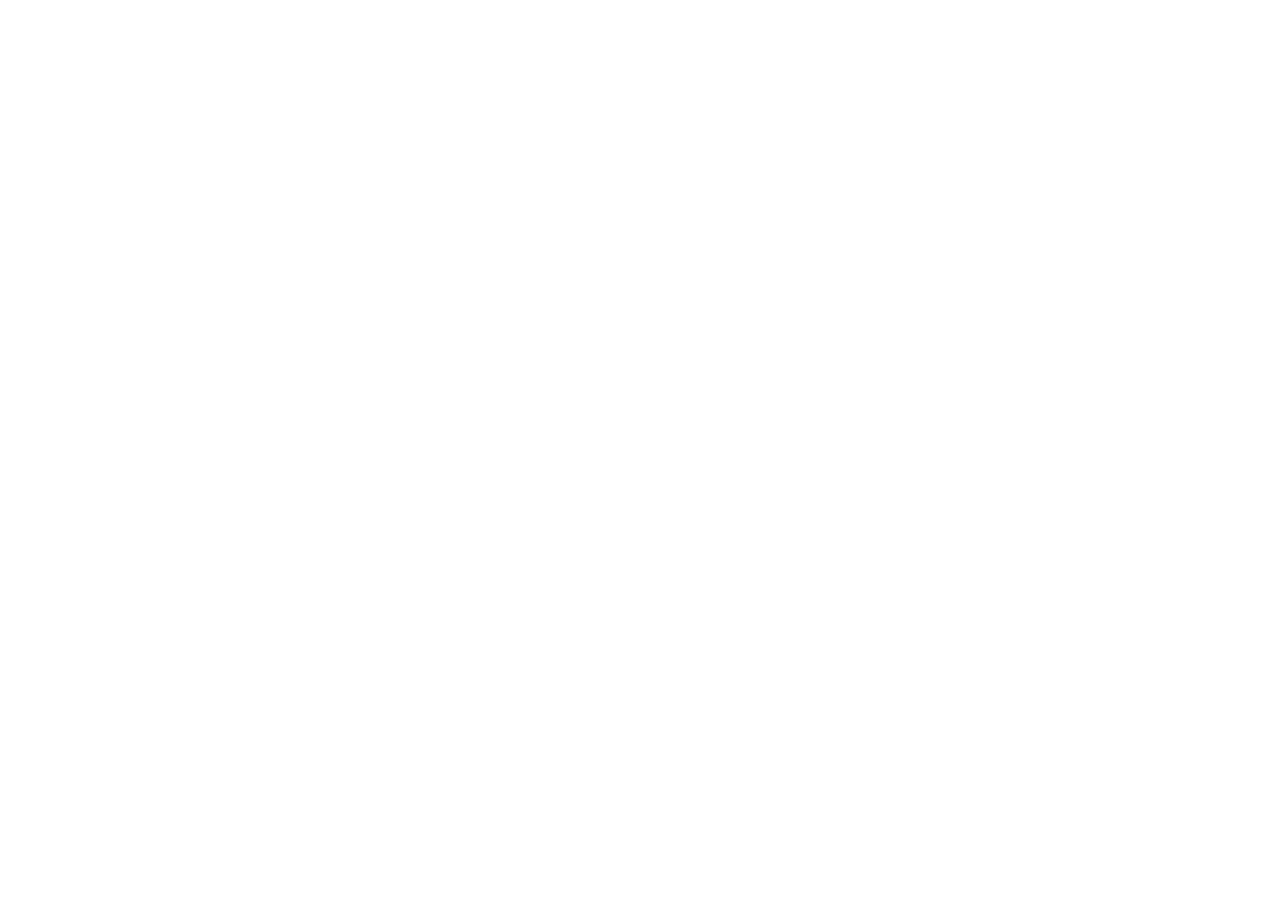
==== index.html @ c254ee92 "init初始化" ====
<!DOCTYPE html>
<html lang="en">

<head>
    <meta charset="UTF-8">
    <meta name="viewport" content="width=device-width, initial-scale=1.0">
    <title>Document</title>
</head>

<body>

</body>

</html>
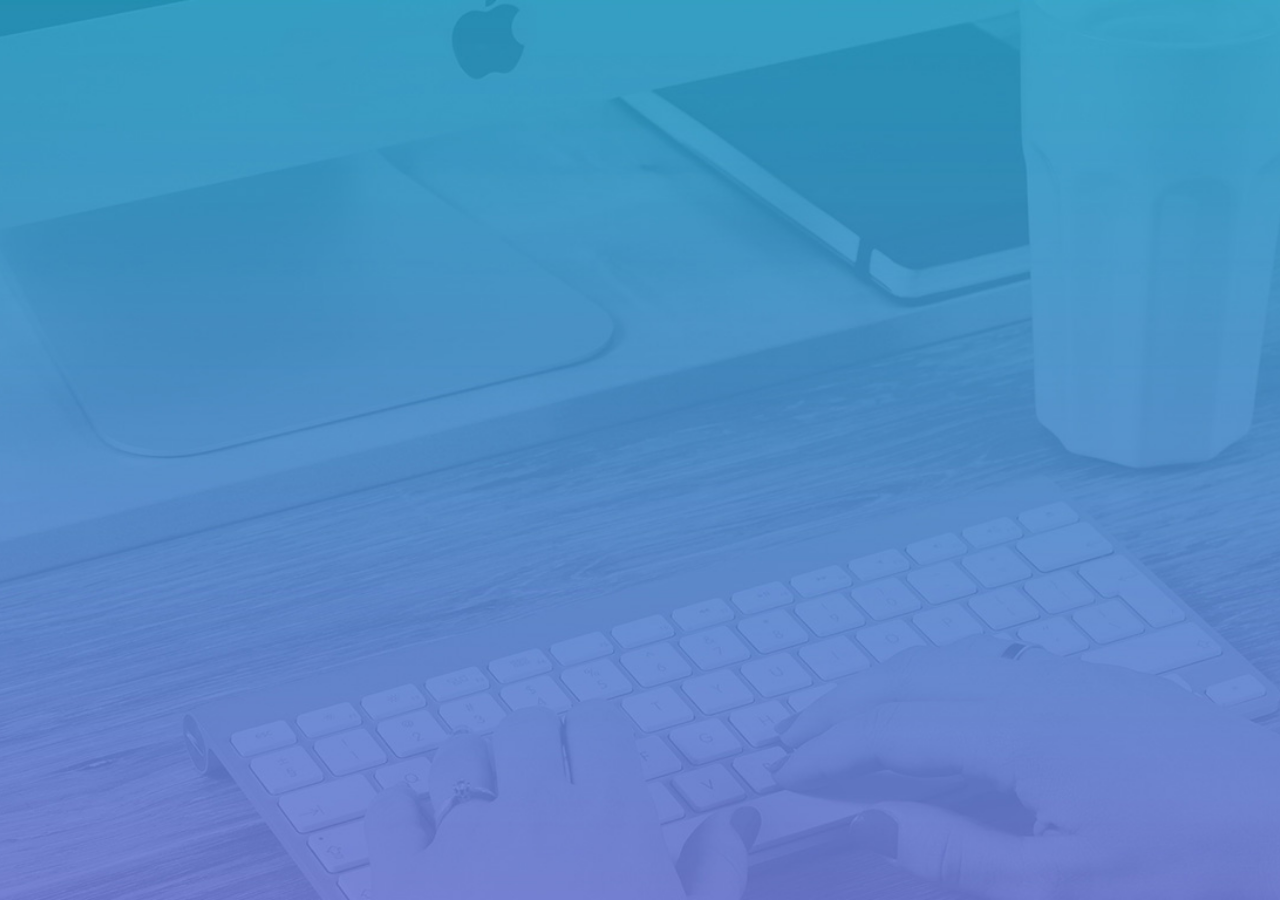
==== commit 3a298c3b: "完成登录和注册功能" ====
--- a/index.html
+++ b/index.html
@@ -5,6 +5,7 @@
     <meta charset="UTF-8">
     <meta name="viewport" content="width=device-width, initial-scale=1.0">
     <title>Document</title>
+    <link rel="stylesheet" href="./assets/css/login.css">
 </head>
 
 <body>
--- a/assets/css/login.css
+++ b/assets/css/login.css
@@ -0,0 +1,56 @@
+html,
+body {
+    margin: 0;
+    padding: 0;
+    width: 100%;
+    height: 100%;
+    background: url(../images/login_bg.jpg) no-repeat center;
+    background-size: cover;
+}
+
+.login {
+    width: 400px;
+    height: 310px;
+    background-color: #fff;
+    top: 50%;
+    left: 50%;
+    position: absolute;
+    transform: translate(-50%, -50%);
+    -webkit-transform: translate(-50%, -50%);
+    -moz-transform: translate(-50%, -50%);
+    -ms-transform: translate(-50%, -50%);
+    -o-transform: translate(-50%, -50%);
+}
+
+.title-img {
+    height: 60px;
+    background: url(../images/login_title.png) no-repeat center;
+}
+
+.rigester-box {
+    display: none;
+}
+
+.layui-form {
+    padding: 0 30px;
+}
+
+.links {
+    display: flex;
+    justify-content: flex-end;
+    font-size: 12px;
+}
+
+.layui-form-item {
+    position: relative;
+}
+
+.layui-icon {
+    position: absolute;
+    left: 10px;
+    top: 10px;
+}
+
+.layui-input {
+    padding-left: 35px !important;
+}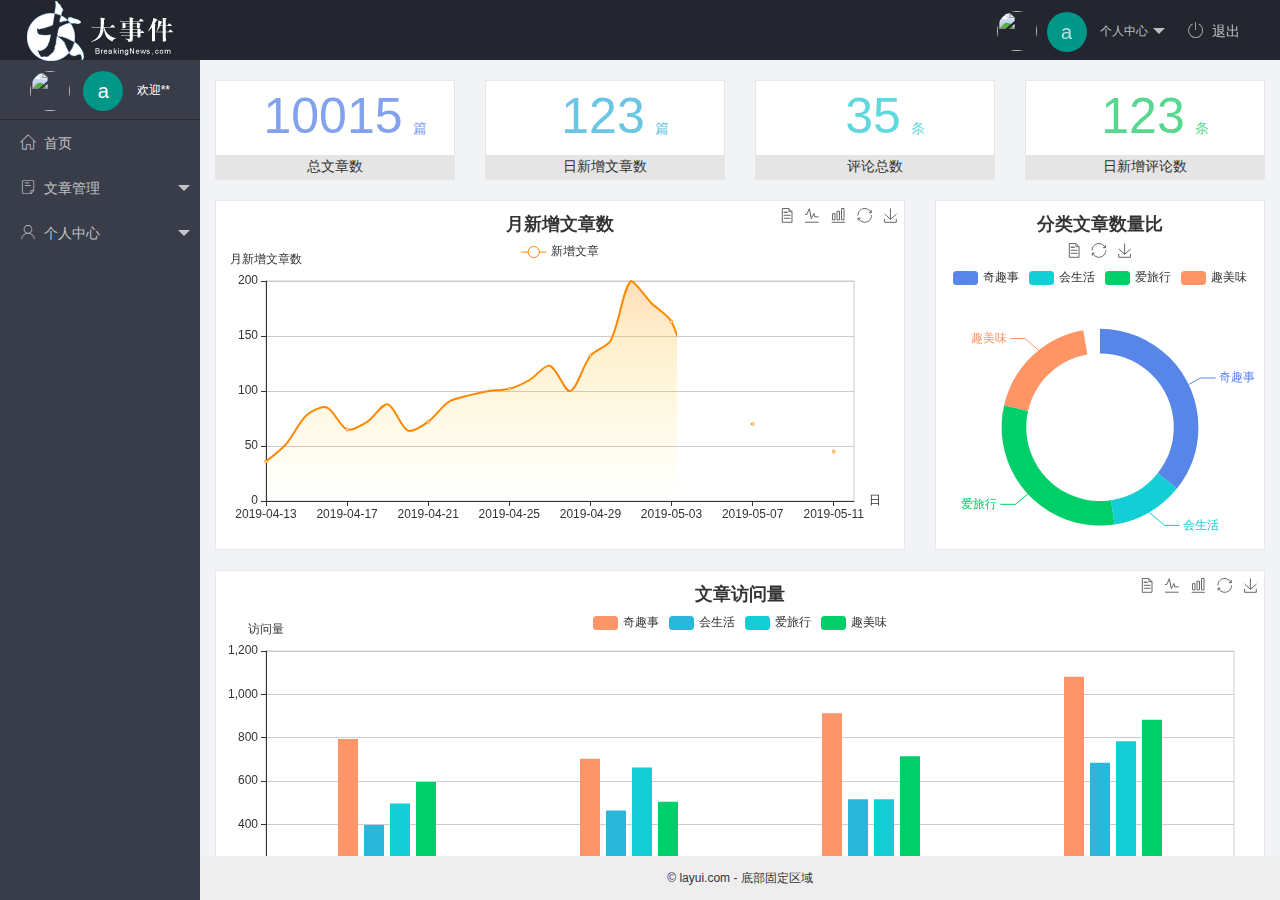
==== commit 5c5e1bc7: "完成主页登录退出功能开发" ====
--- a/index.html
+++ b/index.html
@@ -5,10 +5,98 @@
     <meta charset="UTF-8">
     <meta name="viewport" content="width=device-width, initial-scale=1.0">
     <title>Document</title>
-    <link rel="stylesheet" href="./assets/css/login.css">
+    <!-- <link rel="stylesheet" href="./assets/css/login.css"> -->
+    <link rel="stylesheet" href="./assets/lib/layui/css/layui.css">
+    <link rel="stylesheet" href="./assets/lib/bootstrap.css">
+    <link rel="stylesheet" href="./assets/css/index.css">
+    <!-- 引入图标 -->
+    <link rel="stylesheet" href="./assets/fonts/iconfont.css">
+    <script src="./assets/lib/echarts.min.js"></script>
+    <script src="./assets/lib/jquery.js"></script>
+
 </head>
 
-<body>
+<body class="layui-layout-body">
+    <div class="layui-layout layui-layout-admin">
+        <div class="layui-header">
+            <div class="layui-logo">
+                <img src="./assets/images/logo.png" alt="">
+            </div>
+            <!-- 头部区域（可配合layui已有的水平导航） -->
+            <ul class="layui-nav layui-layout-left">
+
+                <li class="layui-nav-item">
+
+                    <dl class="layui-nav-child">
+                        <dd><a href="">邮件管理</a></dd>
+                        <dd><a href="">消息管理</a></dd>
+                        <dd><a href="">授权管理</a></dd>
+                    </dl>
+                </li>
+            </ul>
+            <ul class="layui-nav layui-layout-right">
+                <li class="layui-nav-item">
+                    <a href="javascript:;" class="userinfo">
+                        <img src="http://t.cn/RCzsdCq" class="layui-nav-img"><span class="text-avator">a</span> 个人中心
+                    </a>
+                    <dl class="layui-nav-child">
+                        <dd><a href="">基本资料</a></dd>
+                        <dd><a href="">安全设置</a></dd>
+                        <dd><a href="">重置密码</a></dd>
+                    </dl>
+                </li>
+                <li class="layui-nav-item"><a href="javascript:;" id="btnExit"><span class="iconfont icon-tuichu"></span>退出</a></li>
+            </ul>
+        </div>
+
+        <div class="layui-side layui-bg-black">
+            <div class="layui-side-scroll">
+                <!-- 左侧导航区域（可配合layui已有的垂直导航） -->
+                <ul class="layui-nav layui-nav-tree" lay-shrink="all">
+                    <div href="javascript:;" class="userinfo">
+                        <img src="http://t.cn/RCzsdCq" class="layui-nav-img">
+                        <span class="text-avator">a</span>
+                        <span class="wellcome">欢迎**</span>
+                    </div>
+                    <li class="layui-nav-item "><a href="./home/dashboard.html" target="fm"><span class="iconfont icon-home"></span>首页</a></li>
+                    <li class="layui-nav-item ">
+                        <a class="" href="javascript:;"><span class="iconfont icon-16"></span>文章管理</a>
+                        <dl class="layui-nav-child">
+                            <dd><a href="javascript:;"><i class="layui-icon layui-icon-list"></i>  文章类别</a></dd>
+                            <dd><a href="javascript:;"><i class="layui-icon layui-icon-list"></i>  文章列表</a></dd>
+                            <dd><a href="javascript:;"><i class="layui-icon layui-icon-list"></i>  发布文章</a></dd>
+
+                        </dl>
+                    </li>
+                    <li class="layui-nav-item">
+                        <a href="javascript:;"><span class="iconfont icon-user"></span>个人中心</a>
+                        <dl class="layui-nav-child">
+                            <dd><a href="javascript:;"><i class="layui-icon layui-icon-set-fill"></i>  基本资料</a></dd>
+                            <dd><a href="javascript:;"><i class="layui-icon layui-icon-set-fill"></i>  安全设置</a></dd>
+                            <dd><a href="javascript:;"><i class="layui-icon layui-icon-set-fill"></i>  重置密码</a></dd>
+                        </dl>
+                    </li>
+
+
+                </ul>
+            </div>
+        </div>
+
+        <div class="layui-body">
+            <!-- 内容主体区域 -->
+            <!-- <div style="padding: 15px;">内容主体区域</div> -->
+            <iframe src="./home/dashboard.html" name="fm" frameborder="0"></iframe>
+        </div>
+
+        <div class="layui-footer">
+            <!-- 底部固定区域 -->
+            © layui.com - 底部固定区域
+        </div>
+    </div>
+    <script src="./assets/lib/layui/layui.all.js"></script>
+    <script src="./assets/js/baseAPI.js"></script>
+    <script src="./assets/js/index.js"></script>
+
 
 </body>
 
--- a/assets/lib/layui/css/layui.css
+++ b/assets/lib/layui/css/layui.css
@@ -0,0 +1,2 @@
+/** layui-v2.5.5 MIT License By https://www.layui.com */
+ .layui-inline,img{display:inline-block;vertical-align:middle}h1,h2,h3,h4,h5,h6{font-weight:400}.layui-edge,.layui-header,.layui-inline,.layui-main{position:relative}.layui-body,.layui-edge,.layui-elip{overflow:hidden}.layui-btn,.layui-edge,.layui-inline,img{vertical-align:middle}.layui-btn,.layui-disabled,.layui-icon,.layui-unselect{-moz-user-select:none;-webkit-user-select:none;-ms-user-select:none}.layui-elip,.layui-form-checkbox span,.layui-form-pane .layui-form-label{text-overflow:ellipsis;white-space:nowrap}.layui-breadcrumb,.layui-tree-btnGroup{visibility:hidden}blockquote,body,button,dd,div,dl,dt,form,h1,h2,h3,h4,h5,h6,input,li,ol,p,pre,td,textarea,th,ul{margin:0;padding:0;-webkit-tap-highlight-color:rgba(0,0,0,0)}a:active,a:hover{outline:0}img{border:none}li{list-style:none}table{border-collapse:collapse;border-spacing:0}h4,h5,h6{font-size:100%}button,input,optgroup,option,select,textarea{font-family:inherit;font-size:inherit;font-style:inherit;font-weight:inherit;outline:0}pre{white-space:pre-wrap;white-space:-moz-pre-wrap;white-space:-pre-wrap;white-space:-o-pre-wrap;word-wrap:break-word}body{line-height:24px;font:14px Helvetica Neue,Helvetica,PingFang SC,Tahoma,Arial,sans-serif}hr{height:1px;margin:10px 0;border:0;clear:both}a{color:#333;text-decoration:none}a:hover{color:#777}a cite{font-style:normal;*cursor:pointer}.layui-border-box,.layui-border-box *{box-sizing:border-box}.layui-box,.layui-box *{box-sizing:content-box}.layui-clear{clear:both;*zoom:1}.layui-clear:after{content:'\20';clear:both;*zoom:1;display:block;height:0}.layui-inline{*display:inline;*zoom:1}.layui-edge{display:inline-block;width:0;height:0;border-width:6px;border-style:dashed;border-color:transparent}.layui-edge-top{top:-4px;border-bottom-color:#999;border-bottom-style:solid}.layui-edge-right{border-left-color:#999;border-left-style:solid}.layui-edge-bottom{top:2px;border-top-color:#999;border-top-style:solid}.layui-edge-left{border-right-color:#999;border-right-style:solid}.layui-disabled,.layui-disabled:hover{color:#d2d2d2!important;cursor:not-allowed!important}.layui-circle{border-radius:100%}.layui-show{display:block!important}.layui-hide{display:none!important}@font-face{font-family:layui-icon;src:url(../font/iconfont.eot?v=250);src:url(../font/iconfont.eot?v=250#iefix) format('embedded-opentype'),url(../font/iconfont.woff2?v=250) format('woff2'),url(../font/iconfont.woff?v=250) format('woff'),url(../font/iconfont.ttf?v=250) format('truetype'),url(../font/iconfont.svg?v=250#layui-icon) format('svg')}.layui-icon{font-family:layui-icon!important;font-size:16px;font-style:normal;-webkit-font-smoothing:antialiased;-moz-osx-font-smoothing:grayscale}.layui-icon-reply-fill:before{content:"\e611"}.layui-icon-set-fill:before{content:"\e614"}.layui-icon-menu-fill:before{content:"\e60f"}.layui-icon-search:before{content:"\e615"}.layui-icon-share:before{content:"\e641"}.layui-icon-set-sm:before{content:"\e620"}.layui-icon-engine:before{content:"\e628"}.layui-icon-close:before{content:"\1006"}.layui-icon-close-fill:before{content:"\1007"}.layui-icon-chart-screen:before{content:"\e629"}.layui-icon-star:before{content:"\e600"}.layui-icon-circle-dot:before{content:"\e617"}.layui-icon-chat:before{content:"\e606"}.layui-icon-release:before{content:"\e609"}.layui-icon-list:before{content:"\e60a"}.layui-icon-chart:before{content:"\e62c"}.layui-icon-ok-circle:before{content:"\1005"}.layui-icon-layim-theme:before{content:"\e61b"}.layui-icon-table:before{content:"\e62d"}.layui-icon-right:before{content:"\e602"}.layui-icon-left:before{content:"\e603"}.layui-icon-cart-simple:before{content:"\e698"}.layui-icon-face-cry:before{content:"\e69c"}.layui-icon-face-smile:before{content:"\e6af"}.layui-icon-survey:before{content:"\e6b2"}.layui-icon-tree:before{content:"\e62e"}.layui-icon-upload-circle:before{content:"\e62f"}.layui-icon-add-circle:before{content:"\e61f"}.layui-icon-download-circle:before{content:"\e601"}.layui-icon-templeate-1:before{content:"\e630"}.layui-icon-util:before{content:"\e631"}.layui-icon-face-surprised:before{content:"\e664"}.layui-icon-edit:before{content:"\e642"}.layui-icon-speaker:before{content:"\e645"}.layui-icon-down:before{content:"\e61a"}.layui-icon-file:before{content:"\e621"}.layui-icon-layouts:before{content:"\e632"}.layui-icon-rate-half:before{content:"\e6c9"}.layui-icon-add-circle-fine:before{content:"\e608"}.layui-icon-prev-circle:before{content:"\e633"}.layui-icon-read:before{content:"\e705"}.layui-icon-404:before{content:"\e61c"}.layui-icon-carousel:before{content:"\e634"}.layui-icon-help:before{content:"\e607"}.layui-icon-code-circle:before{content:"\e635"}.layui-icon-water:before{content:"\e636"}.layui-icon-username:before{content:"\e66f"}.layui-icon-find-fill:before{content:"\e670"}.layui-icon-about:before{content:"\e60b"}.layui-icon-location:before{content:"\e715"}.layui-icon-up:before{content:"\e619"}.layui-icon-pause:before{content:"\e651"}.layui-icon-date:before{content:"\e637"}.layui-icon-layim-uploadfile:before{content:"\e61d"}.layui-icon-delete:before{content:"\e640"}.layui-icon-play:before{content:"\e652"}.layui-icon-top:before{content:"\e604"}.layui-icon-friends:before{content:"\e612"}.layui-icon-refresh-3:before{content:"\e9aa"}.layui-icon-ok:before{content:"\e605"}.layui-icon-layer:before{content:"\e638"}.layui-icon-face-smile-fine:before{content:"\e60c"}.layui-icon-dollar:before{content:"\e659"}.layui-icon-group:before{content:"\e613"}.layui-icon-layim-download:before{content:"\e61e"}.layui-icon-picture-fine:before{content:"\e60d"}.layui-icon-link:before{content:"\e64c"}.layui-icon-diamond:before{content:"\e735"}.layui-icon-log:before{content:"\e60e"}.layui-icon-rate-solid:before{content:"\e67a"}.layui-icon-fonts-del:before{content:"\e64f"}.layui-icon-unlink:before{content:"\e64d"}.layui-icon-fonts-clear:before{content:"\e639"}.layui-icon-triangle-r:before{content:"\e623"}.layui-icon-circle:before{content:"\e63f"}.layui-icon-radio:before{content:"\e643"}.layui-icon-align-center:before{content:"\e647"}.layui-icon-align-right:before{content:"\e648"}.layui-icon-align-left:before{content:"\e649"}.layui-icon-loading-1:before{content:"\e63e"}.layui-icon-return:before{content:"\e65c"}.layui-icon-fonts-strong:before{content:"\e62b"}.layui-icon-upload:before{content:"\e67c"}.layui-icon-dialogue:before{content:"\e63a"}.layui-icon-video:before{content:"\e6ed"}.layui-icon-headset:before{content:"\e6fc"}.layui-icon-cellphone-fine:before{content:"\e63b"}.layui-icon-add-1:before{content:"\e654"}.layui-icon-face-smile-b:before{content:"\e650"}.layui-icon-fonts-html:before{content:"\e64b"}.layui-icon-form:before{content:"\e63c"}.layui-icon-cart:before{content:"\e657"}.layui-icon-camera-fill:before{content:"\e65d"}.layui-icon-tabs:before{content:"\e62a"}.layui-icon-fonts-code:before{content:"\e64e"}.layui-icon-fire:before{content:"\e756"}.layui-icon-set:before{content:"\e716"}.layui-icon-fonts-u:before{content:"\e646"}.layui-icon-triangle-d:before{content:"\e625"}.layui-icon-tips:before{content:"\e702"}.layui-icon-picture:before{content:"\e64a"}.layui-icon-more-vertical:before{content:"\e671"}.layui-icon-flag:before{content:"\e66c"}.layui-icon-loading:before{content:"\e63d"}.layui-icon-fonts-i:before{content:"\e644"}.layui-icon-refresh-1:before{content:"\e666"}.layui-icon-rmb:before{content:"\e65e"}.layui-icon-home:before{content:"\e68e"}.layui-icon-user:before{content:"\e770"}.layui-icon-notice:before{content:"\e667"}.layui-icon-login-weibo:before{content:"\e675"}.layui-icon-voice:before{content:"\e688"}.layui-icon-upload-drag:before{content:"\e681"}.layui-icon-login-qq:before{content:"\e676"}.layui-icon-snowflake:before{content:"\e6b1"}.layui-icon-file-b:before{content:"\e655"}.layui-icon-template:before{content:"\e663"}.layui-icon-auz:before{content:"\e672"}.layui-icon-console:before{content:"\e665"}.layui-icon-app:before{content:"\e653"}.layui-icon-prev:before{content:"\e65a"}.layui-icon-website:before{content:"\e7ae"}.layui-icon-next:before{content:"\e65b"}.layui-icon-component:before{content:"\e857"}.layui-icon-more:before{content:"\e65f"}.layui-icon-login-wechat:before{content:"\e677"}.layui-icon-shrink-right:before{content:"\e668"}.layui-icon-spread-left:before{content:"\e66b"}.layui-icon-camera:before{content:"\e660"}.layui-icon-note:before{content:"\e66e"}.layui-icon-refresh:before{content:"\e669"}.layui-icon-female:before{content:"\e661"}.layui-icon-male:before{content:"\e662"}.layui-icon-password:before{content:"\e673"}.layui-icon-senior:before{content:"\e674"}.layui-icon-theme:before{content:"\e66a"}.layui-icon-tread:before{content:"\e6c5"}.layui-icon-praise:before{content:"\e6c6"}.layui-icon-star-fill:before{content:"\e658"}.layui-icon-rate:before{content:"\e67b"}.layui-icon-template-1:before{content:"\e656"}.layui-icon-vercode:before{content:"\e679"}.layui-icon-cellphone:before{content:"\e678"}.layui-icon-screen-full:before{content:"\e622"}.layui-icon-screen-restore:before{content:"\e758"}.layui-icon-cols:before{content:"\e610"}.layui-icon-export:before{content:"\e67d"}.layui-icon-print:before{content:"\e66d"}.layui-icon-slider:before{content:"\e714"}.layui-icon-addition:before{content:"\e624"}.layui-icon-subtraction:before{content:"\e67e"}.layui-icon-service:before{content:"\e626"}.layui-icon-transfer:before{content:"\e691"}.layui-main{width:1140px;margin:0 auto}.layui-header{z-index:1000;height:60px}.layui-header a:hover{transition:all .5s;-webkit-transition:all .5s}.layui-side{position:fixed;left:0;top:0;bottom:0;z-index:999;width:200px;overflow-x:hidden}.layui-side-scroll{position:relative;width:220px;height:100%;overflow-x:hidden}.layui-body{position:absolute;left:200px;right:0;top:0;bottom:0;z-index:998;width:auto;overflow-y:auto;box-sizing:border-box}.layui-layout-body{overflow:hidden}.layui-layout-admin .layui-header{background-color:#23262E}.layui-layout-admin .layui-side{top:60px;width:200px;overflow-x:hidden}.layui-layout-admin .layui-body{position:fixed;top:60px;bottom:44px}.layui-layout-admin .layui-main{width:auto;margin:0 15px}.layui-layout-admin .layui-footer{position:fixed;left:200px;right:0;bottom:0;height:44px;line-height:44px;padding:0 15px;background-color:#eee}.layui-layout-admin .layui-logo{position:absolute;left:0;top:0;width:200px;height:100%;line-height:60px;text-align:center;color:#009688;font-size:16px}.layui-layout-admin .layui-header .layui-nav{background:0 0}.layui-layout-left{position:absolute!important;left:200px;top:0}.layui-layout-right{position:absolute!important;right:0;top:0}.layui-container{position:relative;margin:0 auto;padding:0 15px;box-sizing:border-box}.layui-fluid{position:relative;margin:0 auto;padding:0 15px}.layui-row:after,.layui-row:before{content:'';display:block;clear:both}.layui-col-lg1,.layui-col-lg10,.layui-col-lg11,.layui-col-lg12,.layui-col-lg2,.layui-col-lg3,.layui-col-lg4,.layui-col-lg5,.layui-col-lg6,.layui-col-lg7,.layui-col-lg8,.layui-col-lg9,.layui-col-md1,.layui-col-md10,.layui-col-md11,.layui-col-md12,.layui-col-md2,.layui-col-md3,.layui-col-md4,.layui-col-md5,.layui-col-md6,.layui-col-md7,.layui-col-md8,.layui-col-md9,.layui-col-sm1,.layui-col-sm10,.layui-col-sm11,.layui-col-sm12,.layui-col-sm2,.layui-col-sm3,.layui-col-sm4,.layui-col-sm5,.layui-col-sm6,.layui-col-sm7,.layui-col-sm8,.layui-col-sm9,.layui-col-xs1,.layui-col-xs10,.layui-col-xs11,.layui-col-xs12,.layui-col-xs2,.layui-col-xs3,.layui-col-xs4,.layui-col-xs5,.layui-col-xs6,.layui-col-xs7,.layui-col-xs8,.layui-col-xs9{position:relative;display:block;box-sizing:border-box}.layui-col-xs1,.layui-col-xs10,.layui-col-xs11,.layui-col-xs12,.layui-col-xs2,.layui-col-xs3,.layui-col-xs4,.layui-col-xs5,.layui-col-xs6,.layui-col-xs7,.layui-col-xs8,.layui-col-xs9{float:left}.layui-col-xs1{width:8.33333333%}.layui-col-xs2{width:16.66666667%}.layui-col-xs3{width:25%}.layui-col-xs4{width:33.33333333%}.layui-col-xs5{width:41.66666667%}.layui-col-xs6{width:50%}.layui-col-xs7{width:58.33333333%}.layui-col-xs8{width:66.66666667%}.layui-col-xs9{width:75%}.layui-col-xs10{width:83.33333333%}.layui-col-xs11{width:91.66666667%}.layui-col-xs12{width:100%}.layui-col-xs-offset1{margin-left:8.33333333%}.layui-col-xs-offset2{margin-left:16.66666667%}.layui-col-xs-offset3{margin-left:25%}.layui-col-xs-offset4{margin-left:33.33333333%}.layui-col-xs-offset5{margin-left:41.66666667%}.layui-col-xs-offset6{margin-left:50%}.layui-col-xs-offset7{margin-left:58.33333333%}.layui-col-xs-offset8{margin-left:66.66666667%}.layui-col-xs-offset9{margin-left:75%}.layui-col-xs-offset10{margin-left:83.33333333%}.layui-col-xs-offset11{margin-left:91.66666667%}.layui-col-xs-offset12{margin-left:100%}@media screen and (max-width:768px){.layui-hide-xs{display:none!important}.layui-show-xs-block{display:block!important}.layui-show-xs-inline{display:inline!important}.layui-show-xs-inline-block{display:inline-block!important}}@media screen and (min-width:768px){.layui-container{width:750px}.layui-hide-sm{display:none!important}.layui-show-sm-block{display:block!important}.layui-show-sm-inline{display:inline!important}.layui-show-sm-inline-block{display:inline-block!important}.layui-col-sm1,.layui-col-sm10,.layui-col-sm11,.layui-col-sm12,.layui-col-sm2,.layui-col-sm3,.layui-col-sm4,.layui-col-sm5,.layui-col-sm6,.layui-col-sm7,.layui-col-sm8,.layui-col-sm9{float:left}.layui-col-sm1{width:8.33333333%}.layui-col-sm2{width:16.66666667%}.layui-col-sm3{width:25%}.layui-col-sm4{width:33.33333333%}.layui-col-sm5{width:41.66666667%}.layui-col-sm6{width:50%}.layui-col-sm7{width:58.33333333%}.layui-col-sm8{width:66.66666667%}.layui-col-sm9{width:75%}.layui-col-sm10{width:83.33333333%}.layui-col-sm11{width:91.66666667%}.layui-col-sm12{width:100%}.layui-col-sm-offset1{margin-left:8.33333333%}.layui-col-sm-offset2{margin-left:16.66666667%}.layui-col-sm-offset3{margin-left:25%}.layui-col-sm-offset4{margin-left:33.33333333%}.layui-col-sm-offset5{margin-left:41.66666667%}.layui-col-sm-offset6{margin-left:50%}.layui-col-sm-offset7{margin-left:58.33333333%}.layui-col-sm-offset8{margin-left:66.66666667%}.layui-col-sm-offset9{margin-left:75%}.layui-col-sm-offset10{margin-left:83.33333333%}.layui-col-sm-offset11{margin-left:91.66666667%}.layui-col-sm-offset12{margin-left:100%}}@media screen and (min-width:992px){.layui-container{width:970px}.layui-hide-md{display:none!important}.layui-show-md-block{display:block!important}.layui-show-md-inline{display:inline!important}.layui-show-md-inline-block{display:inline-block!important}.layui-col-md1,.layui-col-md10,.layui-col-md11,.layui-col-md12,.layui-col-md2,.layui-col-md3,.layui-col-md4,.layui-col-md5,.layui-col-md6,.layui-col-md7,.layui-col-md8,.layui-col-md9{float:left}.layui-col-md1{width:8.33333333%}.layui-col-md2{width:16.66666667%}.layui-col-md3{width:25%}.layui-col-md4{width:33.33333333%}.layui-col-md5{width:41.66666667%}.layui-col-md6{width:50%}.layui-col-md7{width:58.33333333%}.layui-col-md8{width:66.66666667%}.layui-col-md9{width:75%}.layui-col-md10{width:83.33333333%}.layui-col-md11{width:91.66666667%}.layui-col-md12{width:100%}.layui-col-md-offset1{margin-left:8.33333333%}.layui-col-md-offset2{margin-left:16.66666667%}.layui-col-md-offset3{margin-left:25%}.layui-col-md-offset4{margin-left:33.33333333%}.layui-col-md-offset5{margin-left:41.66666667%}.layui-col-md-offset6{margin-left:50%}.layui-col-md-offset7{margin-left:58.33333333%}.layui-col-md-offset8{margin-left:66.66666667%}.layui-col-md-offset9{margin-left:75%}.layui-col-md-offset10{margin-left:83.33333333%}.layui-col-md-offset11{margin-left:91.66666667%}.layui-col-md-offset12{margin-left:100%}}@media screen and (min-width:1200px){.layui-container{width:1170px}.layui-hide-lg{display:none!important}.layui-show-lg-block{display:block!important}.layui-show-lg-inline{display:inline!important}.layui-show-lg-inline-block{display:inline-block!important}.layui-col-lg1,.layui-col-lg10,.layui-col-lg11,.layui-col-lg12,.layui-col-lg2,.layui-col-lg3,.layui-col-lg4,.layui-col-lg5,.layui-col-lg6,.layui-col-lg7,.layui-col-lg8,.layui-col-lg9{float:left}.layui-col-lg1{width:8.33333333%}.layui-col-lg2{width:16.66666667%}.layui-col-lg3{width:25%}.layui-col-lg4{width:33.33333333%}.layui-col-lg5{width:41.66666667%}.layui-col-lg6{width:50%}.layui-col-lg7{width:58.33333333%}.layui-col-lg8{width:66.66666667%}.layui-col-lg9{width:75%}.layui-col-lg10{width:83.33333333%}.layui-col-lg11{width:91.66666667%}.layui-col-lg12{width:100%}.layui-col-lg-offset1{margin-left:8.33333333%}.layui-col-lg-offset2{margin-left:16.66666667%}.layui-col-lg-offset3{margin-left:25%}.layui-col-lg-offset4{margin-left:33.33333333%}.layui-col-lg-offset5{margin-left:41.66666667%}.layui-col-lg-offset6{margin-left:50%}.layui-col-lg-offset7{margin-left:58.33333333%}.layui-col-lg-offset8{margin-left:66.66666667%}.layui-col-lg-offset9{margin-left:75%}.layui-col-lg-offset10{margin-left:83.33333333%}.layui-col-lg-offset11{margin-left:91.66666667%}.layui-col-lg-offset12{margin-left:100%}}.layui-col-space1{margin:-.5px}.layui-col-space1>*{padding:.5px}.layui-col-space3{margin:-1.5px}.layui-col-space3>*{padding:1.5px}.layui-col-space5{margin:-2.5px}.layui-col-space5>*{padding:2.5px}.layui-col-space8{margin:-3.5px}.layui-col-space8>*{padding:3.5px}.layui-col-space10{margin:-5px}.layui-col-space10>*{padding:5px}.layui-col-space12{margin:-6px}.layui-col-space12>*{padding:6px}.layui-col-space15{margin:-7.5px}.layui-col-space15>*{padding:7.5px}.layui-col-space18{margin:-9px}.layui-col-space18>*{padding:9px}.layui-col-space20{margin:-10px}.layui-col-space20>*{padding:10px}.layui-col-space22{margin:-11px}.layui-col-space22>*{padding:11px}.layui-col-space25{margin:-12.5px}.layui-col-space25>*{padding:12.5px}.layui-col-space30{margin:-15px}.layui-col-space30>*{padding:15px}.layui-btn,.layui-input,.layui-select,.layui-textarea,.layui-upload-button{outline:0;-webkit-appearance:none;transition:all .3s;-webkit-transition:all .3s;box-sizing:border-box}.layui-elem-quote{margin-bottom:10px;padding:15px;line-height:22px;border-left:5px solid #009688;border-radius:0 2px 2px 0;background-color:#f2f2f2}.layui-quote-nm{border-style:solid;border-width:1px 1px 1px 5px;background:0 0}.layui-elem-field{margin-bottom:10px;padding:0;border-width:1px;border-style:solid}.layui-elem-field legend{margin-left:20px;padding:0 10px;font-size:20px;font-weight:300}.layui-field-title{margin:10px 0 20px;border-width:1px 0 0}.layui-field-box{padding:10px 15px}.layui-field-title .layui-field-box{padding:10px 0}.layui-progress{position:relative;height:6px;border-radius:20px;background-color:#e2e2e2}.layui-progress-bar{position:absolute;left:0;top:0;width:0;max-width:100%;height:6px;border-radius:20px;text-align:right;background-color:#5FB878;transition:all .3s;-webkit-transition:all .3s}.layui-progress-big,.layui-progress-big .layui-progress-bar{height:18px;line-height:18px}.layui-progress-text{position:relative;top:-20px;line-height:18px;font-size:12px;color:#666}.layui-progress-big .layui-progress-text{position:static;padding:0 10px;color:#fff}.layui-collapse{border-width:1px;border-style:solid;border-radius:2px}.layui-colla-content,.layui-colla-item{border-top-width:1px;border-top-style:solid}.layui-colla-item:first-child{border-top:none}.layui-colla-title{position:relative;height:42px;line-height:42px;padding:0 15px 0 35px;color:#333;background-color:#f2f2f2;cursor:pointer;font-size:14px;overflow:hidden}.layui-colla-content{display:none;padding:10px 15px;line-height:22px;color:#666}.layui-colla-icon{position:absolute;left:15px;top:0;font-size:14px}.layui-card{margin-bottom:15px;border-radius:2px;background-color:#fff;box-shadow:0 1px 2px 0 rgba(0,0,0,.05)}.layui-card:last-child{margin-bottom:0}.layui-card-header{position:relative;height:42px;line-height:42px;padding:0 15px;border-bottom:1px solid #f6f6f6;color:#333;border-radius:2px 2px 0 0;font-size:14px}.layui-bg-black,.layui-bg-blue,.layui-bg-cyan,.layui-bg-green,.layui-bg-orange,.layui-bg-red{color:#fff!important}.layui-card-body{position:relative;padding:10px 15px;line-height:24px}.layui-card-body[pad15]{padding:15px}.layui-card-body[pad20]{padding:20px}.layui-card-body .layui-table{margin:5px 0}.layui-card .layui-tab{margin:0}.layui-panel-window{position:relative;padding:15px;border-radius:0;border-top:5px solid #E6E6E6;background-color:#fff}.layui-auxiliar-moving{position:fixed;left:0;right:0;top:0;bottom:0;width:100%;height:100%;background:0 0;z-index:9999999999}.layui-form-label,.layui-form-mid,.layui-form-select,.layui-input-block,.layui-input-inline,.layui-textarea{position:relative}.layui-bg-red{background-color:#FF5722!important}.layui-bg-orange{background-color:#FFB800!important}.layui-bg-green{background-color:#009688!important}.layui-bg-cyan{background-color:#2F4056!important}.layui-bg-blue{background-color:#1E9FFF!important}.layui-bg-black{background-color:#393D49!important}.layui-bg-gray{background-color:#eee!important;color:#666!important}.layui-badge-rim,.layui-colla-content,.layui-colla-item,.layui-collapse,.layui-elem-field,.layui-form-pane .layui-form-item[pane],.layui-form-pane .layui-form-label,.layui-input,.layui-layedit,.layui-layedit-tool,.layui-quote-nm,.layui-select,.layui-tab-bar,.layui-tab-card,.layui-tab-title,.layui-tab-title .layui-this:after,.layui-textarea{border-color:#e6e6e6}.layui-timeline-item:before,hr{background-color:#e6e6e6}.layui-text{line-height:22px;font-size:14px;color:#666}.layui-text h1,.layui-text h2,.layui-text h3{font-weight:500;color:#333}.layui-text h1{font-size:30px}.layui-text h2{font-size:24px}.layui-text h3{font-size:18px}.layui-text a:not(.layui-btn){color:#01AAED}.layui-text a:not(.layui-btn):hover{text-decoration:underline}.layui-text ul{padding:5px 0 5px 15px}.layui-text ul li{margin-top:5px;list-style-type:disc}.layui-text em,.layui-word-aux{color:#999!important;padding:0 5px!important}.layui-btn{display:inline-block;height:38px;line-height:38px;padding:0 18px;background-color:#009688;color:#fff;white-space:nowrap;text-align:center;font-size:14px;border:none;border-radius:2px;cursor:pointer}.layui-btn:hover{opacity:.8;filter:alpha(opacity=80);color:#fff}.layui-btn:active{opacity:1;filter:alpha(opacity=100)}.layui-btn+.layui-btn{margin-left:10px}.layui-btn-container{font-size:0}.layui-btn-container .layui-btn{margin-right:10px;margin-bottom:10px}.layui-btn-container .layui-btn+.layui-btn{margin-left:0}.layui-table .layui-btn-container .layui-btn{margin-bottom:9px}.layui-btn-radius{border-radius:100px}.layui-btn .layui-icon{margin-right:3px;font-size:18px;vertical-align:bottom;vertical-align:middle\9}.layui-btn-primary{border:1px solid #C9C9C9;background-color:#fff;color:#555}.layui-btn-primary:hover{border-color:#009688;color:#333}.layui-btn-normal{background-color:#1E9FFF}.layui-btn-warm{background-color:#FFB800}.layui-btn-danger{background-color:#FF5722}.layui-btn-checked{background-color:#5FB878}.layui-btn-disabled,.layui-btn-disabled:active,.layui-btn-disabled:hover{border:1px solid #e6e6e6;background-color:#FBFBFB;color:#C9C9C9;cursor:not-allowed;opacity:1}.layui-btn-lg{height:44px;line-height:44px;padding:0 25px;font-size:16px}.layui-btn-sm{height:30px;line-height:30px;padding:0 10px;font-size:12px}.layui-btn-sm i{font-size:16px!important}.layui-btn-xs{height:22px;line-height:22px;padding:0 5px;font-size:12px}.layui-btn-xs i{font-size:14px!important}.layui-btn-group{display:inline-block;vertical-align:middle;font-size:0}.layui-btn-group .layui-btn{margin-left:0!important;margin-right:0!important;border-left:1px solid rgba(255,255,255,.5);border-radius:0}.layui-btn-group .layui-btn-primary{border-left:none}.layui-btn-group .layui-btn-primary:hover{border-color:#C9C9C9;color:#009688}.layui-btn-group .layui-btn:first-child{border-left:none;border-radius:2px 0 0 2px}.layui-btn-group .layui-btn-primary:first-child{border-left:1px solid #c9c9c9}.layui-btn-group .layui-btn:last-child{border-radius:0 2px 2px 0}.layui-btn-group .layui-btn+.layui-btn{margin-left:0}.layui-btn-group+.layui-btn-group{margin-left:10px}.layui-btn-fluid{width:100%}.layui-input,.layui-select,.layui-textarea{height:38px;line-height:1.3;line-height:38px\9;border-width:1px;border-style:solid;background-color:#fff;border-radius:2px}.layui-input::-webkit-input-placeholder,.layui-select::-webkit-input-placeholder,.layui-textarea::-webkit-input-placeholder{line-height:1.3}.layui-input,.layui-textarea{display:block;width:100%;padding-left:10px}.layui-input:hover,.layui-textarea:hover{border-color:#D2D2D2!important}.layui-input:focus,.layui-textarea:focus{border-color:#C9C9C9!important}.layui-textarea{min-height:100px;height:auto;line-height:20px;padding:6px 10px;resize:vertical}.layui-select{padding:0 10px}.layui-form input[type=checkbox],.layui-form input[type=radio],.layui-form select{display:none}.layui-form [lay-ignore]{display:initial}.layui-form-item{margin-bottom:15px;clear:both;*zoom:1}.layui-form-item:after{content:'\20';clear:both;*zoom:1;display:block;height:0}.layui-form-label{float:left;display:block;padding:9px 15px;width:80px;font-weight:400;line-height:20px;text-align:right}.layui-form-label-col{display:block;float:none;padding:9px 0;line-height:20px;text-align:left}.layui-form-item .layui-inline{margin-bottom:5px;margin-right:10px}.layui-input-block{margin-left:110px;min-height:36px}.layui-input-inline{display:inline-block;vertical-align:middle}.layui-form-item .layui-input-inline{float:left;width:190px;margin-right:10px}.layui-form-text .layui-input-inline{width:auto}.layui-form-mid{float:left;display:block;padding:9px 0!important;line-height:20px;margin-right:10px}.layui-form-danger+.layui-form-select .layui-input,.layui-form-danger:focus{border-color:#FF5722!important}.layui-form-select .layui-input{padding-right:30px;cursor:pointer}.layui-form-select .layui-edge{position:absolute;right:10px;top:50%;margin-top:-3px;cursor:pointer;border-width:6px;border-top-color:#c2c2c2;border-top-style:solid;transition:all .3s;-webkit-transition:all .3s}.layui-form-select dl{display:none;position:absolute;left:0;top:42px;padding:5px 0;z-index:899;min-width:100%;border:1px solid #d2d2d2;max-height:300px;overflow-y:auto;background-color:#fff;border-radius:2px;box-shadow:0 2px 4px rgba(0,0,0,.12);box-sizing:border-box}.layui-form-select dl dd,.layui-form-select dl dt{padding:0 10px;line-height:36px;white-space:nowrap;overflow:hidden;text-overflow:ellipsis}.layui-form-select dl dt{font-size:12px;color:#999}.layui-form-select dl dd{cursor:pointer}.layui-form-select dl dd:hover{background-color:#f2f2f2;-webkit-transition:.5s all;transition:.5s all}.layui-form-select .layui-select-group dd{padding-left:20px}.layui-form-select dl dd.layui-select-tips{padding-left:10px!important;color:#999}.layui-form-select dl dd.layui-this{background-color:#5FB878;color:#fff}.layui-form-checkbox,.layui-form-select dl dd.layui-disabled{background-color:#fff}.layui-form-selected dl{display:block}.layui-form-checkbox,.layui-form-checkbox *,.layui-form-switch{display:inline-block;vertical-align:middle}.layui-form-selected .layui-edge{margin-top:-9px;-webkit-transform:rotate(180deg);transform:rotate(180deg);margin-top:-3px\9}:root .layui-form-selected .layui-edge{margin-top:-9px\0/IE9}.layui-form-selectup dl{top:auto;bottom:42px}.layui-select-none{margin:5px 0;text-align:center;color:#999}.layui-select-disabled .layui-disabled{border-color:#eee!important}.layui-select-disabled .layui-edge{border-top-color:#d2d2d2}.layui-form-checkbox{position:relative;height:30px;line-height:30px;margin-right:10px;padding-right:30px;cursor:pointer;font-size:0;-webkit-transition:.1s linear;transition:.1s linear;box-sizing:border-box}.layui-form-checkbox span{padding:0 10px;height:100%;font-size:14px;border-radius:2px 0 0 2px;background-color:#d2d2d2;color:#fff;overflow:hidden}.layui-form-checkbox:hover span{background-color:#c2c2c2}.layui-form-checkbox i{position:absolute;right:0;top:0;width:30px;height:28px;border:1px solid #d2d2d2;border-left:none;border-radius:0 2px 2px 0;color:#fff;font-size:20px;text-align:center}.layui-form-checkbox:hover i{border-color:#c2c2c2;color:#c2c2c2}.layui-form-checked,.layui-form-checked:hover{border-color:#5FB878}.layui-form-checked span,.layui-form-checked:hover span{background-color:#5FB878}.layui-form-checked i,.layui-form-checked:hover i{color:#5FB878}.layui-form-item .layui-form-checkbox{margin-top:4px}.layui-form-checkbox[lay-skin=primary]{height:auto!important;line-height:normal!important;min-width:18px;min-height:18px;border:none!important;margin-right:0;padding-left:28px;padding-right:0;background:0 0}.layui-form-checkbox[lay-skin=primary] span{padding-left:0;padding-right:15px;line-height:18px;background:0 0;color:#666}.layui-form-checkbox[lay-skin=primary] i{right:auto;left:0;width:16px;height:16px;line-height:16px;border:1px solid #d2d2d2;font-size:12px;border-radius:2px;background-color:#fff;-webkit-transition:.1s linear;transition:.1s linear}.layui-form-checkbox[lay-skin=primary]:hover i{border-color:#5FB878;color:#fff}.layui-form-checked[lay-skin=primary] i{border-color:#5FB878!important;background-color:#5FB878;color:#fff}.layui-checkbox-disbaled[lay-skin=primary] span{background:0 0!important;color:#c2c2c2}.layui-checkbox-disbaled[lay-skin=primary]:hover i{border-color:#d2d2d2}.layui-form-item .layui-form-checkbox[lay-skin=primary]{margin-top:10px}.layui-form-switch{position:relative;height:22px;line-height:22px;min-width:35px;padding:0 5px;margin-top:8px;border:1px solid #d2d2d2;border-radius:20px;cursor:pointer;background-color:#fff;-webkit-transition:.1s linear;transition:.1s linear}.layui-form-switch i{position:absolute;left:5px;top:3px;width:16px;height:16px;border-radius:20px;background-color:#d2d2d2;-webkit-transition:.1s linear;transition:.1s linear}.layui-form-switch em{position:relative;top:0;width:25px;margin-left:21px;padding:0!important;text-align:center!important;color:#999!important;font-style:normal!important;font-size:12px}.layui-form-onswitch{border-color:#5FB878;background-color:#5FB878}.layui-checkbox-disbaled,.layui-checkbox-disbaled i{border-color:#e2e2e2!important}.layui-form-onswitch i{left:100%;margin-left:-21px;background-color:#fff}.layui-form-onswitch em{margin-left:5px;margin-right:21px;color:#fff!important}.layui-checkbox-disbaled span{background-color:#e2e2e2!important}.layui-checkbox-disbaled:hover i{color:#fff!important}[lay-radio]{display:none}.layui-form-radio,.layui-form-radio *{display:inline-block;vertical-align:middle}.layui-form-radio{line-height:28px;margin:6px 10px 0 0;padding-right:10px;cursor:pointer;font-size:0}.layui-form-radio *{font-size:14px}.layui-form-radio>i{margin-right:8px;font-size:22px;color:#c2c2c2}.layui-form-radio>i:hover,.layui-form-radioed>i{color:#5FB878}.layui-radio-disbaled>i{color:#e2e2e2!important}.layui-form-pane .layui-form-label{width:110px;padding:8px 15px;height:38px;line-height:20px;border-width:1px;border-style:solid;border-radius:2px 0 0 2px;text-align:center;background-color:#FBFBFB;overflow:hidden;box-sizing:border-box}.layui-form-pane .layui-input-inline{margin-left:-1px}.layui-form-pane .layui-input-block{margin-left:110px;left:-1px}.layui-form-pane .layui-input{border-radius:0 2px 2px 0}.layui-form-pane .layui-form-text .layui-form-label{float:none;width:100%;border-radius:2px;box-sizing:border-box;text-align:left}.layui-form-pane .layui-form-text .layui-input-inline{display:block;margin:0;top:-1px;clear:both}.layui-form-pane .layui-form-text .layui-input-block{margin:0;left:0;top:-1px}.layui-form-pane .layui-form-text .layui-textarea{min-height:100px;border-radius:0 0 2px 2px}.layui-form-pane .layui-form-checkbox{margin:4px 0 4px 10px}.layui-form-pane .layui-form-radio,.layui-form-pane .layui-form-switch{margin-top:6px;margin-left:10px}.layui-form-pane .layui-form-item[pane]{position:relative;border-width:1px;border-style:solid}.layui-form-pane .layui-form-item[pane] .layui-form-label{position:absolute;left:0;top:0;height:100%;border-width:0 1px 0 0}.layui-form-pane .layui-form-item[pane] .layui-input-inline{margin-left:110px}@media screen and (max-width:450px){.layui-form-item .layui-form-label{text-overflow:ellipsis;overflow:hidden;white-space:nowrap}.layui-form-item .layui-inline{display:block;margin-right:0;margin-bottom:20px;clear:both}.layui-form-item .layui-inline:after{content:'\20';clear:both;display:block;height:0}.layui-form-item .layui-input-inline{display:block;float:none;left:-3px;width:auto;margin:0 0 10px 112px}.layui-form-item .layui-input-inline+.layui-form-mid{margin-left:110px;top:-5px;padding:0}.layui-form-item .layui-form-checkbox{margin-right:5px;margin-bottom:5px}}.layui-layedit{border-width:1px;border-style:solid;border-radius:2px}.layui-layedit-tool{padding:3px 5px;border-bottom-width:1px;border-bottom-style:solid;font-size:0}.layedit-tool-fixed{position:fixed;top:0;border-top:1px solid #e2e2e2}.layui-layedit-tool .layedit-tool-mid,.layui-layedit-tool .layui-icon{display:inline-block;vertical-align:middle;text-align:center;font-size:14px}.layui-layedit-tool .layui-icon{position:relative;width:32px;height:30px;line-height:30px;margin:3px 5px;color:#777;cursor:pointer;border-radius:2px}.layui-layedit-tool .layui-icon:hover{color:#393D49}.layui-layedit-tool .layui-icon:active{color:#000}.layui-layedit-tool .layedit-tool-active{background-color:#e2e2e2;color:#000}.layui-layedit-tool .layui-disabled,.layui-layedit-tool .layui-disabled:hover{color:#d2d2d2;cursor:not-allowed}.layui-layedit-tool .layedit-tool-mid{width:1px;height:18px;margin:0 10px;background-color:#d2d2d2}.layedit-tool-html{width:50px!important;font-size:30px!important}.layedit-tool-b,.layedit-tool-code,.layedit-tool-help{font-size:16px!important}.layedit-tool-d,.layedit-tool-face,.layedit-tool-image,.layedit-tool-unlink{font-size:18px!important}.layedit-tool-image input{position:absolute;font-size:0;left:0;top:0;width:100%;height:100%;opacity:.01;filter:Alpha(opacity=1);cursor:pointer}.layui-layedit-iframe iframe{display:block;width:100%}#LAY_layedit_code{overflow:hidden}.layui-laypage{display:inline-block;*display:inline;*zoom:1;vertical-align:middle;margin:10px 0;font-size:0}.layui-laypage>a:first-child,.layui-laypage>a:first-child em{border-radius:2px 0 0 2px}.layui-laypage>a:last-child,.layui-laypage>a:last-child em{border-radius:0 2px 2px 0}.layui-laypage>:first-child{margin-left:0!important}.layui-laypage>:last-child{margin-right:0!important}.layui-laypage a,.layui-laypage button,.layui-laypage input,.layui-laypage select,.layui-laypage span{border:1px solid #e2e2e2}.layui-laypage a,.layui-laypage span{display:inline-block;*display:inline;*zoom:1;vertical-align:middle;padding:0 15px;height:28px;line-height:28px;margin:0 -1px 5px 0;background-color:#fff;color:#333;font-size:12px}.layui-flow-more a *,.layui-laypage input,.layui-table-view select[lay-ignore]{display:inline-block}.layui-laypage a:hover{color:#009688}.layui-laypage em{font-style:normal}.layui-laypage .layui-laypage-spr{color:#999;font-weight:700}.layui-laypage a{text-decoration:none}.layui-laypage .layui-laypage-curr{position:relative}.layui-laypage .layui-laypage-curr em{position:relative;color:#fff}.layui-laypage .layui-laypage-curr .layui-laypage-em{position:absolute;left:-1px;top:-1px;padding:1px;width:100%;height:100%;background-color:#009688}.layui-laypage-em{border-radius:2px}.layui-laypage-next em,.layui-laypage-prev em{font-family:Sim sun;font-size:16px}.layui-laypage .layui-laypage-count,.layui-laypage .layui-laypage-limits,.layui-laypage .layui-laypage-refresh,.layui-laypage .layui-laypage-skip{margin-left:10px;margin-right:10px;padding:0;border:none}.layui-laypage .layui-laypage-limits,.layui-laypage .layui-laypage-refresh{vertical-align:top}.layui-laypage .layui-laypage-refresh i{font-size:18px;cursor:pointer}.layui-laypage select{height:22px;padding:3px;border-radius:2px;cursor:pointer}.layui-laypage .layui-laypage-skip{height:30px;line-height:30px;color:#999}.layui-laypage button,.layui-laypage input{height:30px;line-height:30px;border-radius:2px;vertical-align:top;background-color:#fff;box-sizing:border-box}.layui-laypage input{width:40px;margin:0 10px;padding:0 3px;text-align:center}.layui-laypage input:focus,.layui-laypage select:focus{border-color:#009688!important}.layui-laypage button{margin-left:10px;padding:0 10px;cursor:pointer}.layui-table,.layui-table-view{margin:10px 0}.layui-flow-more{margin:10px 0;text-align:center;color:#999;font-size:14px}.layui-flow-more a{height:32px;line-height:32px}.layui-flow-more a *{vertical-align:top}.layui-flow-more a cite{padding:0 20px;border-radius:3px;background-color:#eee;color:#333;font-style:normal}.layui-flow-more a cite:hover{opacity:.8}.layui-flow-more a i{font-size:30px;color:#737383}.layui-table{width:100%;background-color:#fff;color:#666}.layui-table tr{transition:all .3s;-webkit-transition:all .3s}.layui-table th{text-align:left;font-weight:400}.layui-table tbody tr:hover,.layui-table thead tr,.layui-table-click,.layui-table-header,.layui-table-hover,.layui-table-mend,.layui-table-patch,.layui-table-tool,.layui-table-total,.layui-table-total tr,.layui-table[lay-even] tr:nth-child(even){background-color:#f2f2f2}.layui-table td,.layui-table th,.layui-table-col-set,.layui-table-fixed-r,.layui-table-grid-down,.layui-table-header,.layui-table-page,.layui-table-tips-main,.layui-table-tool,.layui-table-total,.layui-table-view,.layui-table[lay-skin=line],.layui-table[lay-skin=row]{border-width:1px;border-style:solid;border-color:#e6e6e6}.layui-table td,.layui-table th{position:relative;padding:9px 15px;min-height:20px;line-height:20px;font-size:14px}.layui-table[lay-skin=line] td,.layui-table[lay-skin=line] th{border-width:0 0 1px}.layui-table[lay-skin=row] td,.layui-table[lay-skin=row] th{border-width:0 1px 0 0}.layui-table[lay-skin=nob] td,.layui-table[lay-skin=nob] th{border:none}.layui-table img{max-width:100px}.layui-table[lay-size=lg] td,.layui-table[lay-size=lg] th{padding:15px 30px}.layui-table-view .layui-table[lay-size=lg] .layui-table-cell{height:40px;line-height:40px}.layui-table[lay-size=sm] td,.layui-table[lay-size=sm] th{font-size:12px;padding:5px 10px}.layui-table-view .layui-table[lay-size=sm] .layui-table-cell{height:20px;line-height:20px}.layui-table[lay-data]{display:none}.layui-table-box{position:relative;overflow:hidden}.layui-table-view .layui-table{position:relative;width:auto;margin:0}.layui-table-view .layui-table[lay-skin=line]{border-width:0 1px 0 0}.layui-table-view .layui-table[lay-skin=row]{border-width:0 0 1px}.layui-table-view .layui-table td,.layui-table-view .layui-table th{padding:5px 0;border-top:none;border-left:none}.layui-table-view .layui-table th.layui-unselect .layui-table-cell span{cursor:pointer}.layui-table-view .layui-table td{cursor:default}.layui-table-view .layui-table td[data-edit=text]{cursor:text}.layui-table-view .layui-form-checkbox[lay-skin=primary] i{width:18px;height:18px}.layui-table-view .layui-form-radio{line-height:0;padding:0}.layui-table-view .layui-form-radio>i{margin:0;font-size:20px}.layui-table-init{position:absolute;left:0;top:0;width:100%;height:100%;text-align:center;z-index:110}.layui-table-init .layui-icon{position:absolute;left:50%;top:50%;margin:-15px 0 0 -15px;font-size:30px;color:#c2c2c2}.layui-table-header{border-width:0 0 1px;overflow:hidden}.layui-table-header .layui-table{margin-bottom:-1px}.layui-table-tool .layui-inline[lay-event]{position:relative;width:26px;height:26px;padding:5px;line-height:16px;margin-right:10px;text-align:center;color:#333;border:1px solid #ccc;cursor:pointer;-webkit-transition:.5s all;transition:.5s all}.layui-table-tool .layui-inline[lay-event]:hover{border:1px solid #999}.layui-table-tool-temp{padding-right:120px}.layui-table-tool-self{position:absolute;right:17px;top:10px}.layui-table-tool .layui-table-tool-self .layui-inline[lay-event]{margin:0 0 0 10px}.layui-table-tool-panel{position:absolute;top:29px;left:-1px;padding:5px 0;min-width:150px;min-height:40px;border:1px solid #d2d2d2;text-align:left;overflow-y:auto;background-color:#fff;box-shadow:0 2px 4px rgba(0,0,0,.12)}.layui-table-cell,.layui-table-tool-panel li{overflow:hidden;text-overflow:ellipsis;white-space:nowrap}.layui-table-tool-panel li{padding:0 10px;line-height:30px;-webkit-transition:.5s all;transition:.5s all}.layui-table-tool-panel li .layui-form-checkbox[lay-skin=primary]{width:100%;padding-left:28px}.layui-table-tool-panel li:hover{background-color:#f2f2f2}.layui-table-tool-panel li .layui-form-checkbox[lay-skin=primary] i{position:absolute;left:0;top:0}.layui-table-tool-panel li .layui-form-checkbox[lay-skin=primary] span{padding:0}.layui-table-tool .layui-table-tool-self .layui-table-tool-panel{left:auto;right:-1px}.layui-table-col-set{position:absolute;right:0;top:0;width:20px;height:100%;border-width:0 0 0 1px;background-color:#fff}.layui-table-sort{width:10px;height:20px;margin-left:5px;cursor:pointer!important}.layui-table-sort .layui-edge{position:absolute;left:5px;border-width:5px}.layui-table-sort .layui-table-sort-asc{top:3px;border-top:none;border-bottom-style:solid;border-bottom-color:#b2b2b2}.layui-table-sort .layui-table-sort-asc:hover{border-bottom-color:#666}.layui-table-sort .layui-table-sort-desc{bottom:5px;border-bottom:none;border-top-style:solid;border-top-color:#b2b2b2}.layui-table-sort .layui-table-sort-desc:hover{border-top-color:#666}.layui-table-sort[lay-sort=asc] .layui-table-sort-asc{border-bottom-color:#000}.layui-table-sort[lay-sort=desc] .layui-table-sort-desc{border-top-color:#000}.layui-table-cell{height:28px;line-height:28px;padding:0 15px;position:relative;box-sizing:border-box}.layui-table-cell .layui-form-checkbox[lay-skin=primary]{top:-1px;padding:0}.layui-table-cell .layui-table-link{color:#01AAED}.laytable-cell-checkbox,.laytable-cell-numbers,.laytable-cell-radio,.laytable-cell-space{padding:0;text-align:center}.layui-table-body{position:relative;overflow:auto;margin-right:-1px;margin-bottom:-1px}.layui-table-body .layui-none{line-height:26px;padding:15px;text-align:center;color:#999}.layui-table-fixed{position:absolute;left:0;top:0;z-index:101}.layui-table-fixed .layui-table-body{overflow:hidden}.layui-table-fixed-l{box-shadow:0 -1px 8px rgba(0,0,0,.08)}.layui-table-fixed-r{left:auto;right:-1px;border-width:0 0 0 1px;box-shadow:-1px 0 8px rgba(0,0,0,.08)}.layui-table-fixed-r .layui-table-header{position:relative;overflow:visible}.layui-table-mend{position:absolute;right:-49px;top:0;height:100%;width:50px}.layui-table-tool{position:relative;z-index:890;width:100%;min-height:50px;line-height:30px;padding:10px 15px;border-width:0 0 1px}.layui-table-tool .layui-btn-container{margin-bottom:-10px}.layui-table-page,.layui-table-total{border-width:1px 0 0;margin-bottom:-1px;overflow:hidden}.layui-table-page{position:relative;width:100%;padding:7px 7px 0;height:41px;font-size:12px;white-space:nowrap}.layui-table-page>div{height:26px}.layui-table-page .layui-laypage{margin:0}.layui-table-page .layui-laypage a,.layui-table-page .layui-laypage span{height:26px;line-height:26px;margin-bottom:10px;border:none;background:0 0}.layui-table-page .layui-laypage a,.layui-table-page .layui-laypage span.layui-laypage-curr{padding:0 12px}.layui-table-page .layui-laypage span{margin-left:0;padding:0}.layui-table-page .layui-laypage .layui-laypage-prev{margin-left:-7px!important}.layui-table-page .layui-laypage .layui-laypage-curr .layui-laypage-em{left:0;top:0;padding:0}.layui-table-page .layui-laypage button,.layui-table-page .layui-laypage input{height:26px;line-height:26px}.layui-table-page .layui-laypage input{width:40px}.layui-table-page .layui-laypage button{padding:0 10px}.layui-table-page select{height:18px}.layui-table-patch .layui-table-cell{padding:0;width:30px}.layui-table-edit{position:absolute;left:0;top:0;width:100%;height:100%;padding:0 14px 1px;border-radius:0;box-shadow:1px 1px 20px rgba(0,0,0,.15)}.layui-table-edit:focus{border-color:#5FB878!important}select.layui-table-edit{padding:0 0 0 10px;border-color:#C9C9C9}.layui-table-view .layui-form-checkbox,.layui-table-view .layui-form-radio,.layui-table-view .layui-form-switch{top:0;margin:0;box-sizing:content-box}.layui-table-view .layui-form-checkbox{top:-1px;height:26px;line-height:26px}.layui-table-view .layui-form-checkbox i{height:26px}.layui-table-grid .layui-table-cell{overflow:visible}.layui-table-grid-down{position:absolute;top:0;right:0;width:26px;height:100%;padding:5px 0;border-width:0 0 0 1px;text-align:center;background-color:#fff;color:#999;cursor:pointer}.layui-table-grid-down .layui-icon{position:absolute;top:50%;left:50%;margin:-8px 0 0 -8px}.layui-table-grid-down:hover{background-color:#fbfbfb}body .layui-table-tips .layui-layer-content{background:0 0;padding:0;box-shadow:0 1px 6px rgba(0,0,0,.12)}.layui-table-tips-main{margin:-44px 0 0 -1px;max-height:150px;padding:8px 15px;font-size:14px;overflow-y:scroll;background-color:#fff;color:#666}.layui-table-tips-c{position:absolute;right:-3px;top:-13px;width:20px;height:20px;padding:3px;cursor:pointer;background-color:#666;border-radius:50%;color:#fff}.layui-table-tips-c:hover{background-color:#777}.layui-table-tips-c:before{position:relative;right:-2px}.layui-upload-file{display:none!important;opacity:.01;filter:Alpha(opacity=1)}.layui-upload-drag,.layui-upload-form,.layui-upload-wrap{display:inline-block}.layui-upload-list{margin:10px 0}.layui-upload-choose{padding:0 10px;color:#999}.layui-upload-drag{position:relative;padding:30px;border:1px dashed #e2e2e2;background-color:#fff;text-align:center;cursor:pointer;color:#999}.layui-upload-drag .layui-icon{font-size:50px;color:#009688}.layui-upload-drag[lay-over]{border-color:#009688}.layui-upload-iframe{position:absolute;width:0;height:0;border:0;visibility:hidden}.layui-upload-wrap{position:relative;vertical-align:middle}.layui-upload-wrap .layui-upload-file{display:block!important;position:absolute;left:0;top:0;z-index:10;font-size:100px;width:100%;height:100%;opacity:.01;filter:Alpha(opacity=1);cursor:pointer}.layui-transfer-active,.layui-transfer-box{display:inline-block;vertical-align:middle}.layui-transfer-box,.layui-transfer-header,.layui-transfer-search{border-width:0;border-style:solid;border-color:#e6e6e6}.layui-transfer-box{position:relative;border-width:1px;width:200px;height:360px;border-radius:2px;background-color:#fff}.layui-transfer-box .layui-form-checkbox{width:100%;margin:0!important}.layui-transfer-header{height:38px;line-height:38px;padding:0 10px;border-bottom-width:1px}.layui-transfer-search{position:relative;padding:10px;border-bottom-width:1px}.layui-transfer-search .layui-input{height:32px;padding-left:30px;font-size:12px}.layui-transfer-search .layui-icon-search{position:absolute;left:20px;top:50%;margin-top:-8px;color:#666}.layui-transfer-active{margin:0 15px}.layui-transfer-active .layui-btn{display:block;margin:0;padding:0 15px;background-color:#5FB878;border-color:#5FB878;color:#fff}.layui-transfer-active .layui-btn-disabled{background-color:#FBFBFB;border-color:#e6e6e6;color:#C9C9C9}.layui-transfer-active .layui-btn:first-child{margin-bottom:15px}.layui-transfer-active .layui-btn .layui-icon{margin:0;font-size:14px!important}.layui-transfer-data{padding:5px 0;overflow:auto}.layui-transfer-data li{height:32px;line-height:32px;padding:0 10px}.layui-transfer-data li:hover{background-color:#f2f2f2;transition:.5s all}.layui-transfer-data .layui-none{padding:15px 10px;text-align:center;color:#999}.layui-nav{position:relative;padding:0 20px;background-color:#393D49;color:#fff;border-radius:2px;font-size:0;box-sizing:border-box}.layui-nav *{font-size:14px}.layui-nav .layui-nav-item{position:relative;display:inline-block;*display:inline;*zoom:1;vertical-align:middle;line-height:60px}.layui-nav .layui-nav-item a{display:block;padding:0 20px;color:#fff;color:rgba(255,255,255,.7);transition:all .3s;-webkit-transition:all .3s}.layui-nav .layui-this:after,.layui-nav-bar,.layui-nav-tree .layui-nav-itemed:after{position:absolute;left:0;top:0;width:0;height:5px;background-color:#5FB878;transition:all .2s;-webkit-transition:all .2s}.layui-nav-bar{z-index:1000}.layui-nav .layui-nav-item a:hover,.layui-nav .layui-this a{color:#fff}.layui-nav .layui-this:after{content:'';top:auto;bottom:0;width:100%}.layui-nav-img{width:30px;height:30px;margin-right:10px;border-radius:50%}.layui-nav .layui-nav-more{content:'';width:0;height:0;border-style:solid dashed dashed;border-color:#fff transparent transparent;overflow:hidden;cursor:pointer;transition:all .2s;-webkit-transition:all .2s;position:absolute;top:50%;right:3px;margin-top:-3px;border-width:6px;border-top-color:rgba(255,255,255,.7)}.layui-nav .layui-nav-mored,.layui-nav-itemed>a .layui-nav-more{margin-top:-9px;border-style:dashed dashed solid;border-color:transparent transparent #fff}.layui-nav-child{display:none;position:absolute;left:0;top:65px;min-width:100%;line-height:36px;padding:5px 0;box-shadow:0 2px 4px rgba(0,0,0,.12);border:1px solid #d2d2d2;background-color:#fff;z-index:100;border-radius:2px;white-space:nowrap}.layui-nav .layui-nav-child a{color:#333}.layui-nav .layui-nav-child a:hover{background-color:#f2f2f2;color:#000}.layui-nav-child dd{position:relative}.layui-nav .layui-nav-child dd.layui-this a,.layui-nav-child dd.layui-this{background-color:#5FB878;color:#fff}.layui-nav-child dd.layui-this:after{display:none}.layui-nav-tree{width:200px;padding:0}.layui-nav-tree .layui-nav-item{display:block;width:100%;line-height:45px}.layui-nav-tree .layui-nav-item a{position:relative;height:45px;line-height:45px;text-overflow:ellipsis;overflow:hidden;white-space:nowrap}.layui-nav-tree .layui-nav-item a:hover{background-color:#4E5465}.layui-nav-tree .layui-nav-bar{width:5px;height:0;background-color:#009688}.layui-nav-tree .layui-nav-child dd.layui-this,.layui-nav-tree .layui-nav-child dd.layui-this a,.layui-nav-tree .layui-this,.layui-nav-tree .layui-this>a,.layui-nav-tree .layui-this>a:hover{background-color:#009688;color:#fff}.layui-nav-tree .layui-this:after{display:none}.layui-nav-itemed>a,.layui-nav-tree .layui-nav-title a,.layui-nav-tree .layui-nav-title a:hover{color:#fff!important}.layui-nav-tree .layui-nav-child{position:relative;z-index:0;top:0;border:none;box-shadow:none}.layui-nav-tree .layui-nav-child a{height:40px;line-height:40px;color:#fff;color:rgba(255,255,255,.7)}.layui-nav-tree .layui-nav-child,.layui-nav-tree .layui-nav-child a:hover{background:0 0;color:#fff}.layui-nav-tree .layui-nav-more{right:10px}.layui-nav-itemed>.layui-nav-child{display:block;padding:0;background-color:rgba(0,0,0,.3)!important}.layui-nav-itemed>.layui-nav-child>.layui-this>.layui-nav-child{display:block}.layui-nav-side{position:fixed;top:0;bottom:0;left:0;overflow-x:hidden;z-index:999}.layui-bg-blue .layui-nav-bar,.layui-bg-blue .layui-nav-itemed:after,.layui-bg-blue .layui-this:after{background-color:#93D1FF}.layui-bg-blue .layui-nav-child dd.layui-this{background-color:#1E9FFF}.layui-bg-blue .layui-nav-itemed>a,.layui-nav-tree.layui-bg-blue .layui-nav-title a,.layui-nav-tree.layui-bg-blue .layui-nav-title a:hover{background-color:#007DDB!important}.layui-breadcrumb{font-size:0}.layui-breadcrumb>*{font-size:14px}.layui-breadcrumb a{color:#999!important}.layui-breadcrumb a:hover{color:#5FB878!important}.layui-breadcrumb a cite{color:#666;font-style:normal}.layui-breadcrumb span[lay-separator]{margin:0 10px;color:#999}.layui-tab{margin:10px 0;text-align:left!important}.layui-tab[overflow]>.layui-tab-title{overflow:hidden}.layui-tab-title{position:relative;left:0;height:40px;white-space:nowrap;font-size:0;border-bottom-width:1px;border-bottom-style:solid;transition:all .2s;-webkit-transition:all .2s}.layui-tab-title li{display:inline-block;*display:inline;*zoom:1;vertical-align:middle;font-size:14px;transition:all .2s;-webkit-transition:all .2s;position:relative;line-height:40px;min-width:65px;padding:0 15px;text-align:center;cursor:pointer}.layui-tab-title li a{display:block}.layui-tab-title .layui-this{color:#000}.layui-tab-title .layui-this:after{position:absolute;left:0;top:0;content:'';width:100%;height:41px;border-width:1px;border-style:solid;border-bottom-color:#fff;border-radius:2px 2px 0 0;box-sizing:border-box;pointer-events:none}.layui-tab-bar{position:absolute;right:0;top:0;z-index:10;width:30px;height:39px;line-height:39px;border-width:1px;border-style:solid;border-radius:2px;text-align:center;background-color:#fff;cursor:pointer}.layui-tab-bar .layui-icon{position:relative;display:inline-block;top:3px;transition:all .3s;-webkit-transition:all .3s}.layui-tab-item{display:none}.layui-tab-more{padding-right:30px;height:auto!important;white-space:normal!important}.layui-tab-more li.layui-this:after{border-bottom-color:#e2e2e2;border-radius:2px}.layui-tab-more .layui-tab-bar .layui-icon{top:-2px;top:3px\9;-webkit-transform:rotate(180deg);transform:rotate(180deg)}:root .layui-tab-more .layui-tab-bar .layui-icon{top:-2px\0/IE9}.layui-tab-content{padding:10px}.layui-tab-title li .layui-tab-close{position:relative;display:inline-block;width:18px;height:18px;line-height:20px;margin-left:8px;top:1px;text-align:center;font-size:14px;color:#c2c2c2;transition:all .2s;-webkit-transition:all .2s}.layui-tab-title li .layui-tab-close:hover{border-radius:2px;background-color:#FF5722;color:#fff}.layui-tab-brief>.layui-tab-title .layui-this{color:#009688}.layui-tab-brief>.layui-tab-more li.layui-this:after,.layui-tab-brief>.layui-tab-title .layui-this:after{border:none;border-radius:0;border-bottom:2px solid #5FB878}.layui-tab-brief[overflow]>.layui-tab-title .layui-this:after{top:-1px}.layui-tab-card{border-width:1px;border-style:solid;border-radius:2px;box-shadow:0 2px 5px 0 rgba(0,0,0,.1)}.layui-tab-card>.layui-tab-title{background-color:#f2f2f2}.layui-tab-card>.layui-tab-title li{margin-right:-1px;margin-left:-1px}.layui-tab-card>.layui-tab-title .layui-this{background-color:#fff}.layui-tab-card>.layui-tab-title .layui-this:after{border-top:none;border-width:1px;border-bottom-color:#fff}.layui-tab-card>.layui-tab-title .layui-tab-bar{height:40px;line-height:40px;border-radius:0;border-top:none;border-right:none}.layui-tab-card>.layui-tab-more .layui-this{background:0 0;color:#5FB878}.layui-tab-card>.layui-tab-more .layui-this:after{border:none}.layui-timeline{padding-left:5px}.layui-timeline-item{position:relative;padding-bottom:20px}.layui-timeline-axis{position:absolute;left:-5px;top:0;z-index:10;width:20px;height:20px;line-height:20px;background-color:#fff;color:#5FB878;border-radius:50%;text-align:center;cursor:pointer}.layui-timeline-axis:hover{color:#FF5722}.layui-timeline-item:before{content:'';position:absolute;left:5px;top:0;z-index:0;width:1px;height:100%}.layui-timeline-item:last-child:before{display:none}.layui-timeline-item:first-child:before{display:block}.layui-timeline-content{padding-left:25px}.layui-timeline-title{position:relative;margin-bottom:10px}.layui-badge,.layui-badge-dot,.layui-badge-rim{position:relative;display:inline-block;padding:0 6px;font-size:12px;text-align:center;background-color:#FF5722;color:#fff;border-radius:2px}.layui-badge{height:18px;line-height:18px}.layui-badge-dot{width:8px;height:8px;padding:0;border-radius:50%}.layui-badge-rim{height:18px;line-height:18px;border-width:1px;border-style:solid;background-color:#fff;color:#666}.layui-btn .layui-badge,.layui-btn .layui-badge-dot{margin-left:5px}.layui-nav .layui-badge,.layui-nav .layui-badge-dot{position:absolute;top:50%;margin:-8px 6px 0}.layui-tab-title .layui-badge,.layui-tab-title .layui-badge-dot{left:5px;top:-2px}.layui-carousel{position:relative;left:0;top:0;background-color:#f8f8f8}.layui-carousel>[carousel-item]{position:relative;width:100%;height:100%;overflow:hidden}.layui-carousel>[carousel-item]:before{position:absolute;content:'\e63d';left:50%;top:50%;width:100px;line-height:20px;margin:-10px 0 0 -50px;text-align:center;color:#c2c2c2;font-family:layui-icon!important;font-size:30px;font-style:normal;-webkit-font-smoothing:antialiased;-moz-osx-font-smoothing:grayscale}.layui-carousel>[carousel-item]>*{display:none;position:absolute;left:0;top:0;width:100%;height:100%;background-color:#f8f8f8;transition-duration:.3s;-webkit-transition-duration:.3s}.layui-carousel-updown>*{-webkit-transition:.3s ease-in-out up;transition:.3s ease-in-out up}.layui-carousel-arrow{display:none\9;opacity:0;position:absolute;left:10px;top:50%;margin-top:-18px;width:36px;height:36px;line-height:36px;text-align:center;font-size:20px;border:0;border-radius:50%;background-color:rgba(0,0,0,.2);color:#fff;-webkit-transition-duration:.3s;transition-duration:.3s;cursor:pointer}.layui-carousel-arrow[lay-type=add]{left:auto!important;right:10px}.layui-carousel:hover .layui-carousel-arrow[lay-type=add],.layui-carousel[lay-arrow=always] .layui-carousel-arrow[lay-type=add]{right:20px}.layui-carousel[lay-arrow=always] .layui-carousel-arrow{opacity:1;left:20px}.layui-carousel[lay-arrow=none] .layui-carousel-arrow{display:none}.layui-carousel-arrow:hover,.layui-carousel-ind ul:hover{background-color:rgba(0,0,0,.35)}.layui-carousel:hover .layui-carousel-arrow{display:block\9;opacity:1;left:20px}.layui-carousel-ind{position:relative;top:-35px;width:100%;line-height:0!important;text-align:center;font-size:0}.layui-carousel[lay-indicator=outside]{margin-bottom:30px}.layui-carousel[lay-indicator=outside] .layui-carousel-ind{top:10px}.layui-carousel[lay-indicator=outside] .layui-carousel-ind ul{background-color:rgba(0,0,0,.5)}.layui-carousel[lay-indicator=none] .layui-carousel-ind{display:none}.layui-carousel-ind ul{display:inline-block;padding:5px;background-color:rgba(0,0,0,.2);border-radius:10px;-webkit-transition-duration:.3s;transition-duration:.3s}.layui-carousel-ind li{display:inline-block;width:10px;height:10px;margin:0 3px;font-size:14px;background-color:#e2e2e2;background-color:rgba(255,255,255,.5);border-radius:50%;cursor:pointer;-webkit-transition-duration:.3s;transition-duration:.3s}.layui-carousel-ind li:hover{background-color:rgba(255,255,255,.7)}.layui-carousel-ind li.layui-this{background-color:#fff}.layui-carousel>[carousel-item]>.layui-carousel-next,.layui-carousel>[carousel-item]>.layui-carousel-prev,.layui-carousel>[carousel-item]>.layui-this{display:block}.layui-carousel>[carousel-item]>.layui-this{left:0}.layui-carousel>[carousel-item]>.layui-carousel-prev{left:-100%}.layui-carousel>[carousel-item]>.layui-carousel-next{left:100%}.layui-carousel>[carousel-item]>.layui-carousel-next.layui-carousel-left,.layui-carousel>[carousel-item]>.layui-carousel-prev.layui-carousel-right{left:0}.layui-carousel>[carousel-item]>.layui-this.layui-carousel-left{left:-100%}.layui-carousel>[carousel-item]>.layui-this.layui-carousel-right{left:100%}.layui-carousel[lay-anim=updown] .layui-carousel-arrow{left:50%!important;top:20px;margin:0 0 0 -18px}.layui-carousel[lay-anim=updown]>[carousel-item]>*,.layui-carousel[lay-anim=fade]>[carousel-item]>*{left:0!important}.layui-carousel[lay-anim=updown] .layui-carousel-arrow[lay-type=add]{top:auto!important;bottom:20px}.layui-carousel[lay-anim=updown] .layui-carousel-ind{position:absolute;top:50%;right:20px;width:auto;height:auto}.layui-carousel[lay-anim=updown] .layui-carousel-ind ul{padding:3px 5px}.layui-carousel[lay-anim=updown] .layui-carousel-ind li{display:block;margin:6px 0}.layui-carousel[lay-anim=updown]>[carousel-item]>.layui-this{top:0}.layui-carousel[lay-anim=updown]>[carousel-item]>.layui-carousel-prev{top:-100%}.layui-carousel[lay-anim=updown]>[carousel-item]>.layui-carousel-next{top:100%}.layui-carousel[lay-anim=updown]>[carousel-item]>.layui-carousel-next.layui-carousel-left,.layui-carousel[lay-anim=updown]>[carousel-item]>.layui-carousel-prev.layui-carousel-right{top:0}.layui-carousel[lay-anim=updown]>[carousel-item]>.layui-this.layui-carousel-left{top:-100%}.layui-carousel[lay-anim=updown]>[carousel-item]>.layui-this.layui-carousel-right{top:100%}.layui-carousel[lay-anim=fade]>[carousel-item]>.layui-carousel-next,.layui-carousel[lay-anim=fade]>[carousel-item]>.layui-carousel-prev{opacity:0}.layui-carousel[lay-anim=fade]>[carousel-item]>.layui-carousel-next.layui-carousel-left,.layui-carousel[lay-anim=fade]>[carousel-item]>.layui-carousel-prev.layui-carousel-right{opacity:1}.layui-carousel[lay-anim=fade]>[carousel-item]>.layui-this.layui-carousel-left,.layui-carousel[lay-anim=fade]>[carousel-item]>.layui-this.layui-carousel-right{opacity:0}.layui-fixbar{position:fixed;right:15px;bottom:15px;z-index:999999}.layui-fixbar li{width:50px;height:50px;line-height:50px;margin-bottom:1px;text-align:center;cursor:pointer;font-size:30px;background-color:#9F9F9F;color:#fff;border-radius:2px;opacity:.95}.layui-fixbar li:hover{opacity:.85}.layui-fixbar li:active{opacity:1}.layui-fixbar .layui-fixbar-top{display:none;font-size:40px}body .layui-util-face{border:none;background:0 0}body .layui-util-face .layui-layer-content{padding:0;background-color:#fff;color:#666;box-shadow:none}.layui-util-face .layui-layer-TipsG{display:none}.layui-util-face ul{position:relative;width:372px;padding:10px;border:1px solid #D9D9D9;background-color:#fff;box-shadow:0 0 20px rgba(0,0,0,.2)}.layui-util-face ul li{cursor:pointer;float:left;border:1px solid #e8e8e8;height:22px;width:26px;overflow:hidden;margin:-1px 0 0 -1px;padding:4px 2px;text-align:center}.layui-util-face ul li:hover{position:relative;z-index:2;border:1px solid #eb7350;background:#fff9ec}.layui-code{position:relative;margin:10px 0;padding:15px;line-height:20px;border:1px solid #ddd;border-left-width:6px;background-color:#F2F2F2;color:#333;font-family:Courier New;font-size:12px}.layui-rate,.layui-rate *{display:inline-block;vertical-align:middle}.layui-rate{padding:10px 5px 10px 0;font-size:0}.layui-rate li i.layui-icon{font-size:20px;color:#FFB800;margin-right:5px;transition:all .3s;-webkit-transition:all .3s}.layui-rate li i:hover{cursor:pointer;transform:scale(1.12);-webkit-transform:scale(1.12)}.layui-rate[readonly] li i:hover{cursor:default;transform:scale(1)}.layui-colorpicker{width:26px;height:26px;border:1px solid #e6e6e6;padding:5px;border-radius:2px;line-height:24px;display:inline-block;cursor:pointer;transition:all .3s;-webkit-transition:all .3s}.layui-colorpicker:hover{border-color:#d2d2d2}.layui-colorpicker.layui-colorpicker-lg{width:34px;height:34px;line-height:32px}.layui-colorpicker.layui-colorpicker-sm{width:24px;height:24px;line-height:22px}.layui-colorpicker.layui-colorpicker-xs{width:22px;height:22px;line-height:20px}.layui-colorpicker-trigger-bgcolor{display:block;background:url([data-uri]);border-radius:2px}.layui-colorpicker-trigger-span{display:block;height:100%;box-sizing:border-box;border:1px solid rgba(0,0,0,.15);border-radius:2px;text-align:center}.layui-colorpicker-trigger-i{display:inline-block;color:#FFF;font-size:12px}.layui-colorpicker-trigger-i.layui-icon-close{color:#999}.layui-colorpicker-main{position:absolute;z-index:66666666;width:280px;padding:7px;background:#FFF;border:1px solid #d2d2d2;border-radius:2px;box-shadow:0 2px 4px rgba(0,0,0,.12)}.layui-colorpicker-main-wrapper{height:180px;position:relative}.layui-colorpicker-basis{width:260px;height:100%;position:relative}.layui-colorpicker-basis-white{width:100%;height:100%;position:absolute;top:0;left:0;background:linear-gradient(90deg,#FFF,hsla(0,0%,100%,0))}.layui-colorpicker-basis-black{width:100%;height:100%;position:absolute;top:0;left:0;background:linear-gradient(0deg,#000,transparent)}.layui-colorpicker-basis-cursor{width:10px;height:10px;border:1px solid #FFF;border-radius:50%;position:absolute;top:-3px;right:-3px;cursor:pointer}.layui-colorpicker-side{position:absolute;top:0;right:0;width:12px;height:100%;background:linear-gradient(red,#FF0,#0F0,#0FF,#00F,#F0F,red)}.layui-colorpicker-side-slider{width:100%;height:5px;box-shadow:0 0 1px #888;box-sizing:border-box;background:#FFF;border-radius:1px;border:1px solid #f0f0f0;cursor:pointer;position:absolute;left:0}.layui-colorpicker-main-alpha{display:none;height:12px;margin-top:7px;background:url([data-uri])}.layui-colorpicker-alpha-bgcolor{height:100%;position:relative}.layui-colorpicker-alpha-slider{width:5px;height:100%;box-shadow:0 0 1px #888;box-sizing:border-box;background:#FFF;border-radius:1px;border:1px solid #f0f0f0;cursor:pointer;position:absolute;top:0}.layui-colorpicker-main-pre{padding-top:7px;font-size:0}.layui-colorpicker-pre{width:20px;height:20px;border-radius:2px;display:inline-block;margin-left:6px;margin-bottom:7px;cursor:pointer}.layui-colorpicker-pre:nth-child(11n+1){margin-left:0}.layui-colorpicker-pre-isalpha{background:url([data-uri])}.layui-colorpicker-pre.layui-this{box-shadow:0 0 3px 2px rgba(0,0,0,.15)}.layui-colorpicker-pre>div{height:100%;border-radius:2px}.layui-colorpicker-main-input{text-align:right;padding-top:7px}.layui-colorpicker-main-input .layui-btn-container .layui-btn{margin:0 0 0 10px}.layui-colorpicker-main-input div.layui-inline{float:left;margin-right:10px;font-size:14px}.layui-colorpicker-main-input input.layui-input{width:150px;height:30px;color:#666}.layui-slider{height:4px;background:#e2e2e2;border-radius:3px;position:relative;cursor:pointer}.layui-slider-bar{border-radius:3px;position:absolute;height:100%}.layui-slider-step{position:absolute;top:0;width:4px;height:4px;border-radius:50%;background:#FFF;-webkit-transform:translateX(-50%);transform:translateX(-50%)}.layui-slider-wrap{width:36px;height:36px;position:absolute;top:-16px;-webkit-transform:translateX(-50%);transform:translateX(-50%);z-index:10;text-align:center}.layui-slider-wrap-btn{width:12px;height:12px;border-radius:50%;background:#FFF;display:inline-block;vertical-align:middle;cursor:pointer;transition:.3s}.layui-slider-wrap:after{content:"";height:100%;display:inline-block;vertical-align:middle}.layui-slider-wrap-btn.layui-slider-hover,.layui-slider-wrap-btn:hover{transform:scale(1.2)}.layui-slider-wrap-btn.layui-disabled:hover{transform:scale(1)!important}.layui-slider-tips{position:absolute;top:-42px;z-index:66666666;white-space:nowrap;display:none;-webkit-transform:translateX(-50%);transform:translateX(-50%);color:#FFF;background:#000;border-radius:3px;height:25px;line-height:25px;padding:0 10px}.layui-slider-tips:after{content:'';position:absolute;bottom:-12px;left:50%;margin-left:-6px;width:0;height:0;border-width:6px;border-style:solid;border-color:#000 transparent transparent}.layui-slider-input{width:70px;height:32px;border:1px solid #e6e6e6;border-radius:3px;font-size:16px;line-height:32px;position:absolute;right:0;top:-15px}.layui-slider-input-btn{display:none;position:absolute;top:0;right:0;width:20px;height:100%;border-left:1px solid #d2d2d2}.layui-slider-input-btn i{cursor:pointer;position:absolute;right:0;bottom:0;width:20px;height:50%;font-size:12px;line-height:16px;text-align:center;color:#999}.layui-slider-input-btn i:first-child{top:0;border-bottom:1px solid #d2d2d2}.layui-slider-input-txt{height:100%;font-size:14px}.layui-slider-input-txt input{height:100%;border:none}.layui-slider-input-btn i:hover{color:#009688}.layui-slider-vertical{width:4px;margin-left:34px}.layui-slider-vertical .layui-slider-bar{width:4px}.layui-slider-vertical .layui-slider-step{top:auto;left:0;-webkit-transform:translateY(50%);transform:translateY(50%)}.layui-slider-vertical .layui-slider-wrap{top:auto;left:-16px;-webkit-transform:translateY(50%);transform:translateY(50%)}.layui-slider-vertical .layui-slider-tips{top:auto;left:2px}@media \0screen{.layui-slider-wrap-btn{margin-left:-20px}.layui-slider-vertical .layui-slider-wrap-btn{margin-left:0;margin-bottom:-20px}.layui-slider-vertical .layui-slider-tips{margin-left:-8px}.layui-slider>span{margin-left:8px}}.layui-tree{line-height:22px}.layui-tree .layui-form-checkbox{margin:0!important}.layui-tree-set{width:100%;position:relative}.layui-tree-pack{display:none;padding-left:20px;position:relative}.layui-tree-iconClick,.layui-tree-main{display:inline-block;vertical-align:middle}.layui-tree-line .layui-tree-pack{padding-left:27px}.layui-tree-line .layui-tree-set .layui-tree-set:after{content:'';position:absolute;top:14px;left:-9px;width:17px;height:0;border-top:1px dotted #c0c4cc}.layui-tree-entry{position:relative;padding:3px 0;height:20px;white-space:nowrap}.layui-tree-entry:hover{background-color:#eee}.layui-tree-line .layui-tree-entry:hover{background-color:rgba(0,0,0,0)}.layui-tree-line .layui-tree-entry:hover .layui-tree-txt{color:#999;text-decoration:underline;transition:.3s}.layui-tree-main{cursor:pointer;padding-right:10px}.layui-tree-line .layui-tree-set:before{content:'';position:absolute;top:0;left:-9px;width:0;height:100%;border-left:1px dotted #c0c4cc}.layui-tree-line .layui-tree-set.layui-tree-setLineShort:before{height:13px}.layui-tree-line .layui-tree-set.layui-tree-setHide:before{height:0}.layui-tree-iconClick{position:relative;height:20px;line-height:20px;margin:0 10px;color:#c0c4cc}.layui-tree-icon{height:12px;line-height:12px;width:12px;text-align:center;border:1px solid #c0c4cc}.layui-tree-iconClick .layui-icon{font-size:18px}.layui-tree-icon .layui-icon{font-size:12px;color:#666}.layui-tree-iconArrow{padding:0 5px}.layui-tree-iconArrow:after{content:'';position:absolute;left:4px;top:3px;z-index:100;width:0;height:0;border-width:5px;border-style:solid;border-color:transparent transparent transparent #c0c4cc;transition:.5s}.layui-tree-btnGroup,.layui-tree-editInput{position:relative;vertical-align:middle;display:inline-block}.layui-tree-spread>.layui-tree-entry>.layui-tree-iconClick>.layui-tree-iconArrow:after{transform:rotate(90deg) translate(3px,4px)}.layui-tree-txt{display:inline-block;vertical-align:middle;color:#555}.layui-tree-search{margin-bottom:15px;color:#666}.layui-tree-btnGroup .layui-icon{display:inline-block;vertical-align:middle;padding:0 2px;cursor:pointer}.layui-tree-btnGroup .layui-icon:hover{color:#999;transition:.3s}.layui-tree-entry:hover .layui-tree-btnGroup{visibility:visible}.layui-tree-editInput{height:20px;line-height:20px;padding:0 3px;border:none;background-color:rgba(0,0,0,.05)}.layui-tree-emptyText{text-align:center;color:#999}.layui-anim{-webkit-animation-duration:.3s;animation-duration:.3s;-webkit-animation-fill-mode:both;animation-fill-mode:both}.layui-anim.layui-icon{display:inline-block}.layui-anim-loop{-webkit-animation-iteration-count:infinite;animation-iteration-count:infinite}.layui-trans,.layui-trans a{transition:all .3s;-webkit-transition:all .3s}@-webkit-keyframes layui-rotate{from{-webkit-transform:rotate(0)}to{-webkit-transform:rotate(360deg)}}@keyframes layui-rotate{from{transform:rotate(0)}to{transform:rotate(360deg)}}.layui-anim-rotate{-webkit-animation-name:layui-rotate;animation-name:layui-rotate;-webkit-animation-duration:1s;animation-duration:1s;-webkit-animation-timing-function:linear;animation-timing-function:linear}@-webkit-keyframes layui-up{from{-webkit-transform:translate3d(0,100%,0);opacity:.3}to{-webkit-transform:translate3d(0,0,0);opacity:1}}@keyframes layui-up{from{transform:translate3d(0,100%,0);opacity:.3}to{transform:translate3d(0,0,0);opacity:1}}.layui-anim-up{-webkit-animation-name:layui-up;animation-name:layui-up}@-webkit-keyframes layui-upbit{from{-webkit-transform:translate3d(0,30px,0);opacity:.3}to{-webkit-transform:translate3d(0,0,0);opacity:1}}@keyframes layui-upbit{from{transform:translate3d(0,30px,0);opacity:.3}to{transform:translate3d(0,0,0);opacity:1}}.layui-anim-upbit{-webkit-animation-name:layui-upbit;animation-name:layui-upbit}@-webkit-keyframes layui-scale{0%{opacity:.3;-webkit-transform:scale(.5)}100%{opacity:1;-webkit-transform:scale(1)}}@keyframes layui-scale{0%{opacity:.3;-ms-transform:scale(.5);transform:scale(.5)}100%{opacity:1;-ms-transform:scale(1);transform:scale(1)}}.layui-anim-scale{-webkit-animation-name:layui-scale;animation-name:layui-scale}@-webkit-keyframes layui-scale-spring{0%{opacity:.5;-webkit-transform:scale(.5)}80%{opacity:.8;-webkit-transform:scale(1.1)}100%{opacity:1;-webkit-transform:scale(1)}}@keyframes layui-scale-spring{0%{opacity:.5;transform:scale(.5)}80%{opacity:.8;transform:scale(1.1)}100%{opacity:1;transform:scale(1)}}.layui-anim-scaleSpring{-webkit-animation-name:layui-scale-spring;animation-name:layui-scale-spring}@-webkit-keyframes layui-fadein{0%{opacity:0}100%{opacity:1}}@keyframes layui-fadein{0%{opacity:0}100%{opacity:1}}.layui-anim-fadein{-webkit-animation-name:layui-fadein;animation-name:layui-fadein}@-webkit-keyframes layui-fadeout{0%{opacity:1}100%{opacity:0}}@keyframes layui-fadeout{0%{opacity:1}100%{opacity:0}}.layui-anim-fadeout{-webkit-animation-name:layui-fadeout;animation-name:layui-fadeout}--- a/assets/css/index.css
+++ b/assets/css/index.css
@@ -0,0 +1,79 @@
+.layui-footer {
+    text-align: center;
+    font-size: 12px;
+}
+
+.iconfont {
+    margin-right: 8px;
+}
+
+.layui-icon {
+    margin-right: 8px;
+    margin-left: 12px;
+}
+
+iframe {
+    width: 100%;
+    height: 100%;
+}
+
+.layui-body {
+    overflow: hidden;
+}
+
+a {
+    text-decoration: none;
+    transform: none !important;
+    -webkit-transform: none !important;
+    -moz-transform: none !important;
+    -ms-transform: none !important;
+    -o-transform: none !important;
+}
+
+a:hover {
+    text-decoration: none;
+    transform: none;
+    -webkit-transform: none;
+    -moz-transform: none;
+    -ms-transform: none;
+    -o-transform: none;
+}
+
+.userinfo {
+    height: 60px;
+    line-height: 60px;
+    text-align: center;
+    user-select: none;
+    font-size: 12px !important;
+}
+
+.layui-side-scroll .userinfo {
+    border-bottom: 1px solid #282b33;
+}
+
+.layui-side-scroll .userinfo .wellcome {
+    font-size: 12px !important;
+}
+
+.layui-nav-img {
+    width: 40px;
+    height: 40px;
+}
+
+.text-avator {
+    display: inline-block;
+    width: 40px;
+    height: 40px;
+    background-color: #009688;
+    border-radius: 50%;
+    -webkit-border-radius: 50%;
+    -moz-border-radius: 50%;
+    -ms-border-radius: 50%;
+    -o-border-radius: 50%;
+    line-height: 40px;
+    text-align: center;
+    position: relative;
+    top: 4px;
+    margin-right: 10px;
+    font-size: 20px;
+}--- a/assets/fonts/iconfont.css
+++ b/assets/fonts/iconfont.css
@@ -0,0 +1,37 @@
+@font-face {font-family: "iconfont";
+  src: url('iconfont.eot?t=1576139966484'); /* IE9 */
+  src: url('iconfont.eot?t=1576139966484#iefix') format('embedded-opentype'), /* IE6-IE8 */
+  url('[data-uri]') format('woff2'),
+  url('iconfont.woff?t=1576139966484') format('woff'),
+  url('iconfont.ttf?t=1576139966484') format('truetype'), /* chrome, firefox, opera, Safari, Android, iOS 4.2+ */
+  url('iconfont.svg?t=1576139966484#iconfont') format('svg'); /* iOS 4.1- */
+}
+
+.iconfont {
+  font-family: "iconfont" !important;
+  font-size: 16px;
+  font-style: normal;
+  -webkit-font-smoothing: antialiased;
+  -moz-osx-font-smoothing: grayscale;
+}
+
+.icon-home:before {
+  content: "\e6a9";
+}
+
+.icon-user:before {
+  content: "\e614";
+}
+
+.icon-pinglun:before {
+  content: "\e616";
+}
+
+.icon-tuichu:before {
+  content: "\e865";
+}
+
+.icon-16:before {
+  content: "\e615";
+}
+
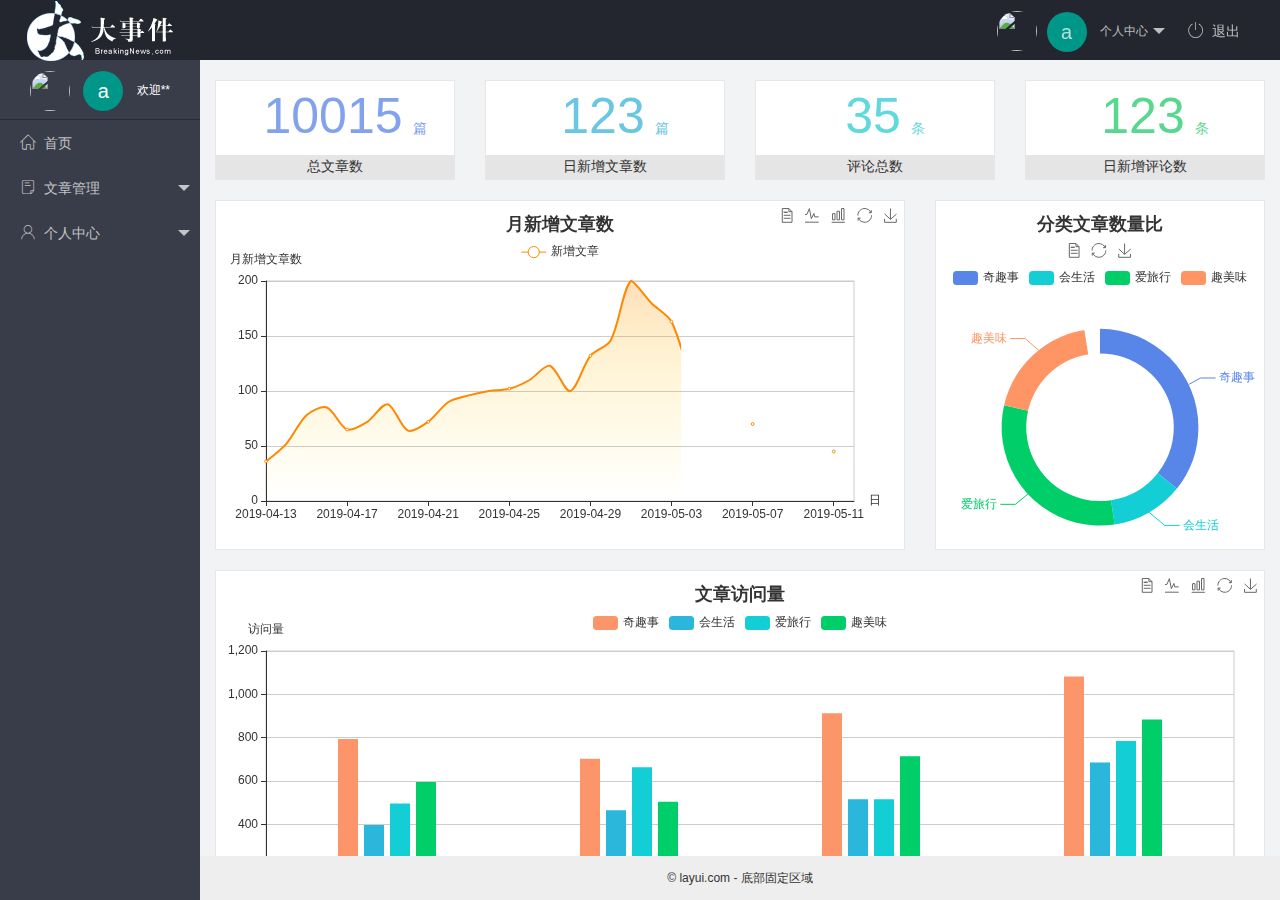
==== commit a8a2b1ef: "完成个人中心的开发" ====
--- a/index.html
+++ b/index.html
@@ -40,9 +40,9 @@
                         <img src="http://t.cn/RCzsdCq" class="layui-nav-img"><span class="text-avator">a</span> 个人中心
                     </a>
                     <dl class="layui-nav-child">
-                        <dd><a href="">基本资料</a></dd>
-                        <dd><a href="">安全设置</a></dd>
-                        <dd><a href="">重置密码</a></dd>
+                        <dd><a href="./user/user_info.html" target="fm">基本资料</a></dd>
+                        <dd><a href="./user/user_avatar.html" target="fm">头像设置</a></dd>
+                        <dd><a href="./user/user_pwd.html" target="fm">重置密码</a></dd>
                     </dl>
                 </li>
                 <li class="layui-nav-item"><a href="javascript:;" id="btnExit"><span class="iconfont icon-tuichu"></span>退出</a></li>
@@ -71,9 +71,9 @@
                     <li class="layui-nav-item">
                         <a href="javascript:;"><span class="iconfont icon-user"></span>个人中心</a>
                         <dl class="layui-nav-child">
-                            <dd><a href="javascript:;"><i class="layui-icon layui-icon-set-fill"></i>  基本资料</a></dd>
-                            <dd><a href="javascript:;"><i class="layui-icon layui-icon-set-fill"></i>  安全设置</a></dd>
-                            <dd><a href="javascript:;"><i class="layui-icon layui-icon-set-fill"></i>  重置密码</a></dd>
+                            <dd><a href="./user/user_info.html" target="fm"><i class="layui-icon layui-icon-set-fill"></i>  基本资料</a></dd>
+                            <dd><a href="./user/user_avatar.html" target="fm"><i class="layui-icon layui-icon-set-fill"></i> 头像设置</a></dd>
+                            <dd><a href="./user/user_pwd.html" target="fm"><i class="layui-icon layui-icon-set-fill"></i>  重置密码</a></dd>
                         </dl>
                     </li>
 
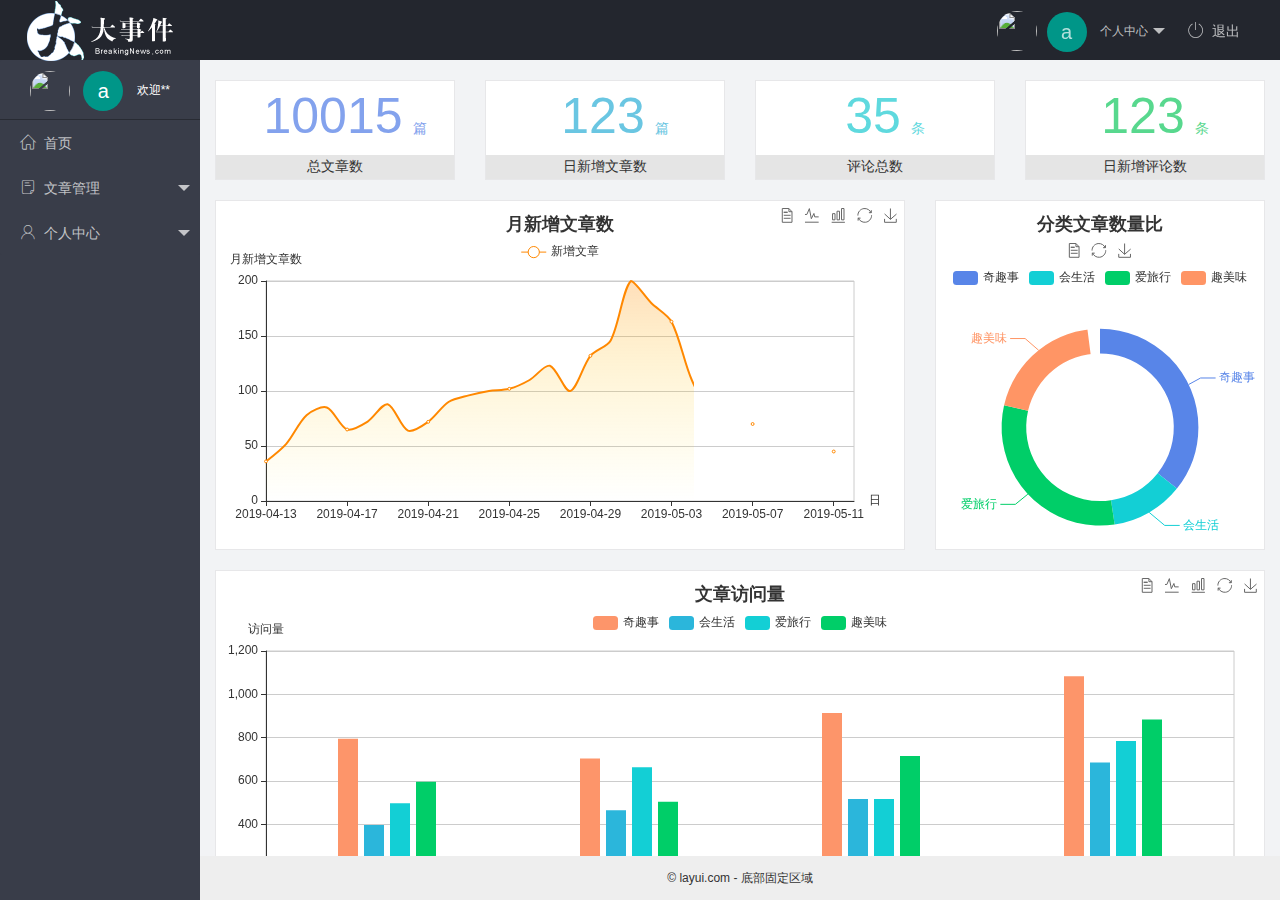
==== commit f5633f29: "后台功能开发完成" ====
--- a/index.html
+++ b/index.html
@@ -62,9 +62,9 @@
                     <li class="layui-nav-item ">
                         <a class="" href="javascript:;"><span class="iconfont icon-16"></span>文章管理</a>
                         <dl class="layui-nav-child">
-                            <dd><a href="javascript:;"><i class="layui-icon layui-icon-list"></i>  文章类别</a></dd>
-                            <dd><a href="javascript:;"><i class="layui-icon layui-icon-list"></i>  文章列表</a></dd>
-                            <dd><a href="javascript:;"><i class="layui-icon layui-icon-list"></i>  发布文章</a></dd>
+                            <dd><a href="./article/article_cate.html" target="fm"><i class="layui-icon layui-icon-list"></i>  文章类别</a></dd>
+                            <dd><a href="./article/article_list.html" target='fm'><i class="layui-icon layui-icon-list"></i>  文章列表</a></dd>
+                            <dd><a href="./article/article_content.html" target='fm'><i class="layui-icon layui-icon-list"></i>  发布文章</a></dd>
 
                         </dl>
                     </li>
